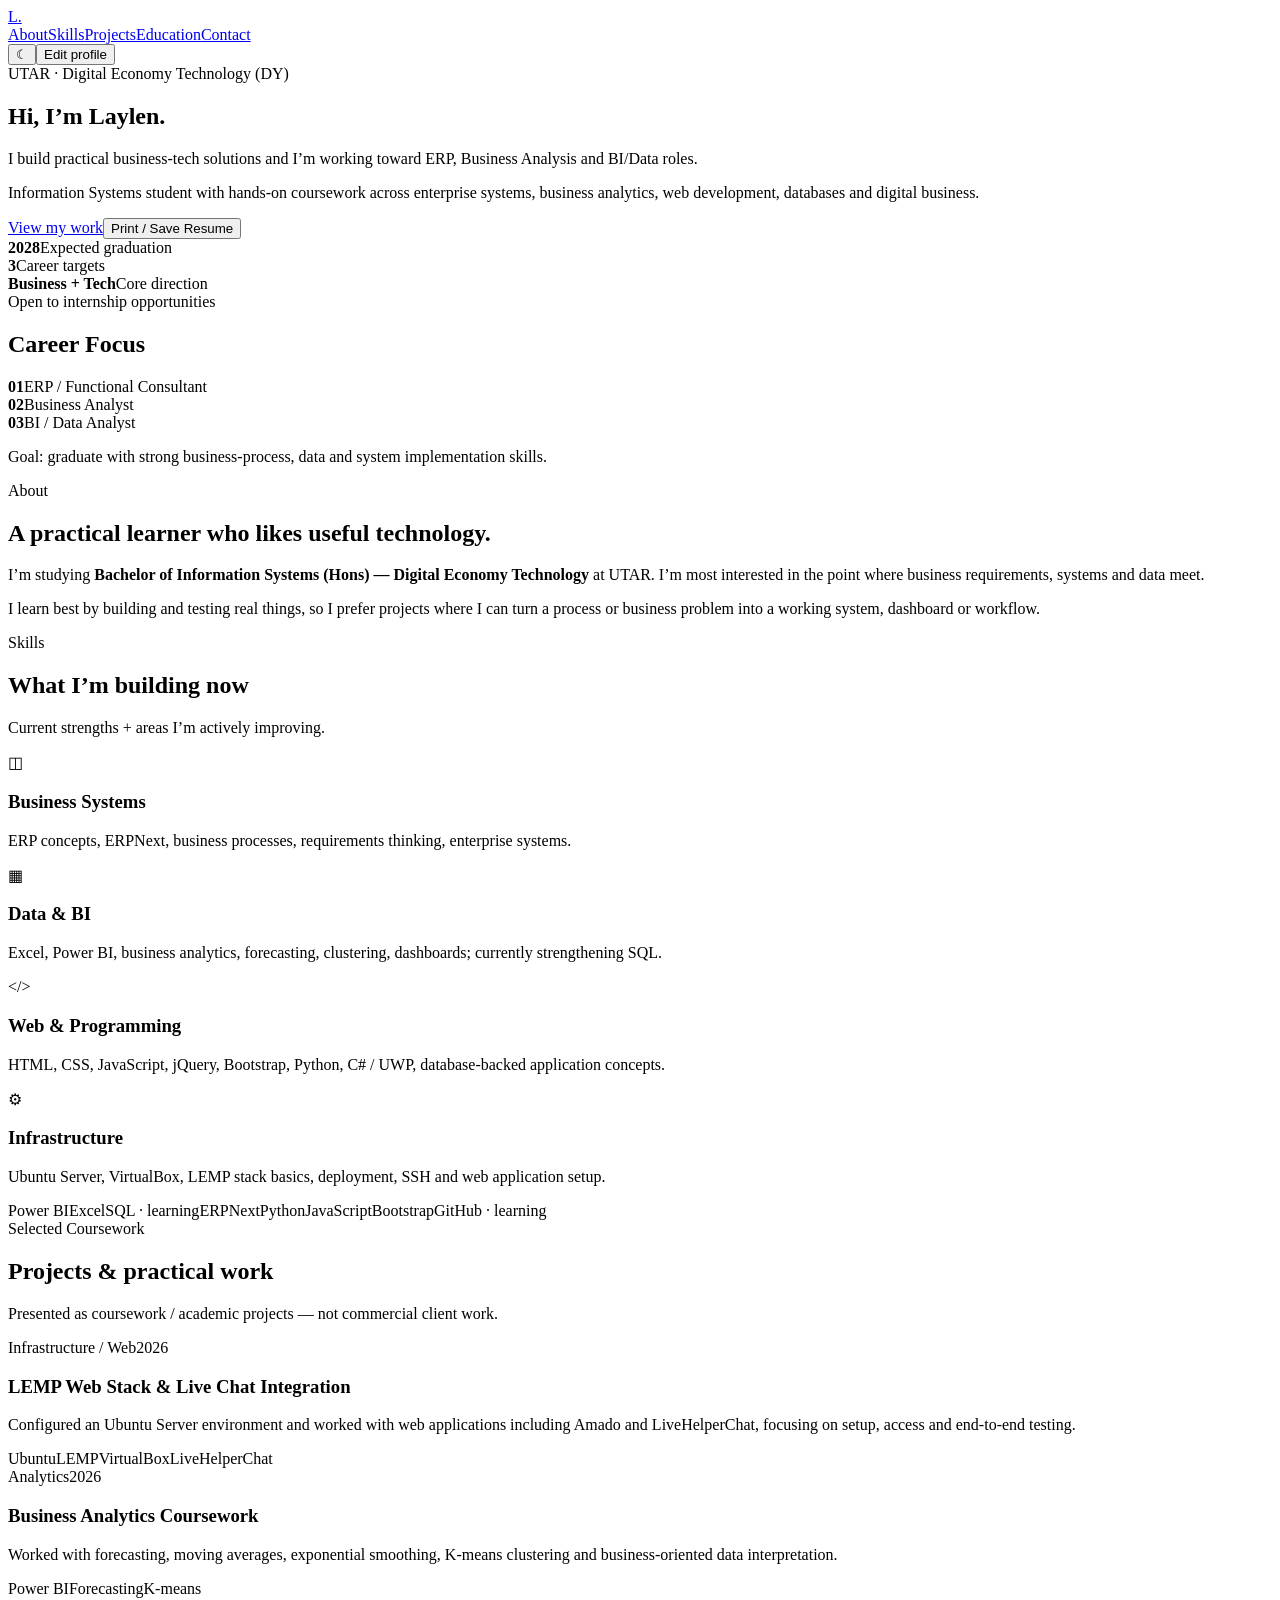
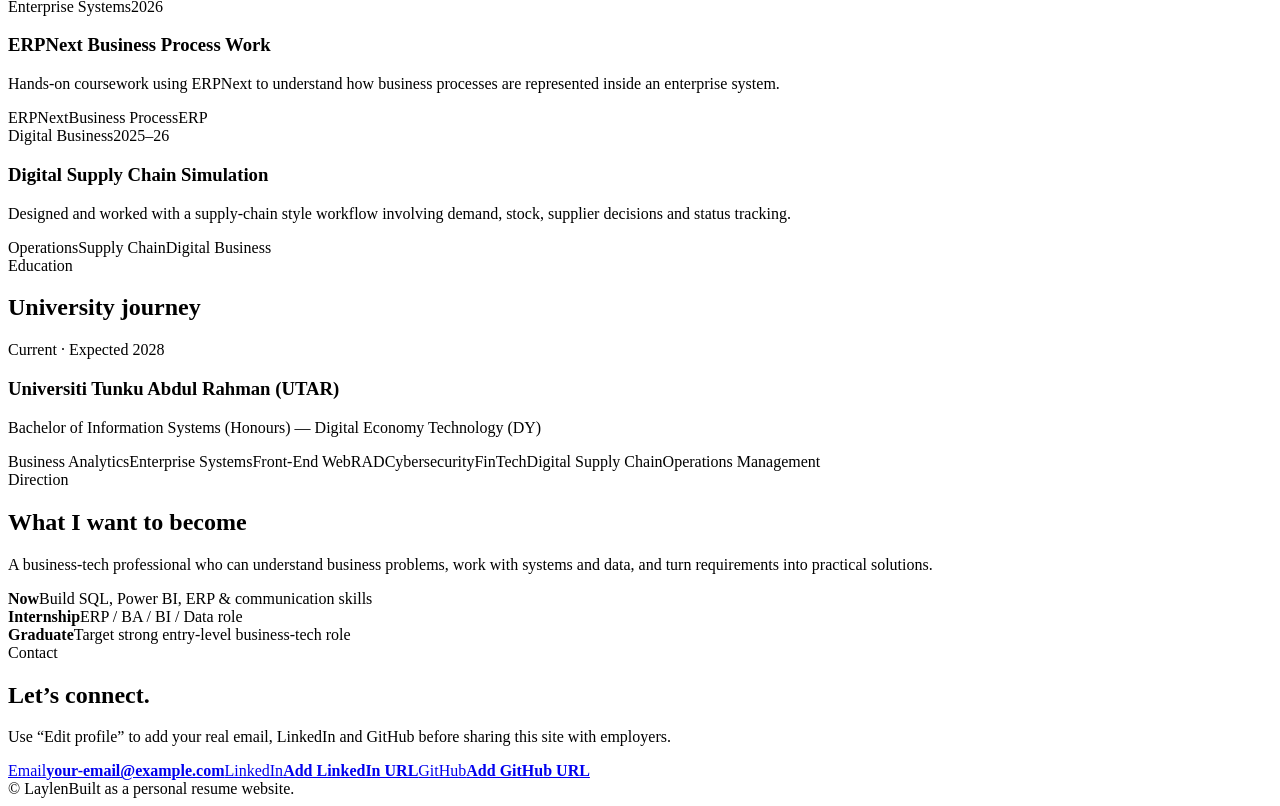
==== portfolio/index.html @ cade191a "Add portfolio page" ====
<!doctype html>
<html lang="en">
<head>
  <meta charset="utf-8" />
  <meta name="viewport" content="width=device-width, initial-scale=1" />
  <meta name="description" content="Laylen — Digital Economy Technology student portfolio and resume." />
  <title>Laylen — Portfolio & Resume</title>
  <link rel="stylesheet" href="styles.css" />
</head>
<body>
  <header class="site-header">
    <a class="brand" href="#top" aria-label="Home">L<span>.</span></a>
    <nav class="nav" aria-label="Primary navigation">
      <a href="#about">About</a><a href="#skills">Skills</a><a href="#projects">Projects</a><a href="#education">Education</a><a href="#contact">Contact</a>
    </nav>
    <div class="header-actions"><button id="themeBtn" class="icon-btn" type="button" title="Toggle theme">☾</button><button id="editBtn" class="ghost-btn" type="button">Edit profile</button></div>
  </header>
  <main id="top">
    <section class="hero section shell">
      <div class="hero-copy">
        <div class="eyebrow">UTAR · Digital Economy Technology (DY)</div>
        <h1>Hi, I’m <span class="accent">Laylen</span>.</h1>
        <p class="hero-title" id="heroTitle">I build practical business-tech solutions and I’m working toward ERP, Business Analysis and BI/Data roles.</p>
        <p class="hero-desc">Information Systems student with hands-on coursework across enterprise systems, business analytics, web development, databases and digital business.</p>
        <div class="cta-row"><a class="primary-btn" href="#projects">View my work</a><button class="secondary-btn" type="button" onclick="window.print()">Print / Save Resume</button></div>
        <div class="mini-stats"><div><strong>2028</strong><span>Expected graduation</span></div><div><strong>3</strong><span>Career targets</span></div><div><strong>Business + Tech</strong><span>Core direction</span></div></div>
      </div>
      <aside class="hero-card"><div class="status-dot"><span></span> Open to internship opportunities</div><h2>Career Focus</h2><div class="focus-list"><div class="focus-item"><b>01</b><span>ERP / Functional Consultant</span></div><div class="focus-item"><b>02</b><span>Business Analyst</span></div><div class="focus-item"><b>03</b><span>BI / Data Analyst</span></div></div><p class="small-note">Goal: graduate with strong business-process, data and system implementation skills.</p></aside>
    </section>
    <section id="about" class="section shell two-col"><div><div class="section-kicker">About</div><h2 class="section-title">A practical learner who likes useful technology.</h2></div><div class="prose"><p>I’m studying <strong>Bachelor of Information Systems (Hons) — Digital Economy Technology</strong> at UTAR. I’m most interested in the point where business requirements, systems and data meet.</p><p>I learn best by building and testing real things, so I prefer projects where I can turn a process or business problem into a working system, dashboard or workflow.</p></div></section>
    <section id="skills" class="section shell"><div class="section-head"><div><div class="section-kicker">Skills</div><h2 class="section-title">What I’m building now</h2></div><p>Current strengths + areas I’m actively improving.</p></div><div class="skill-grid"><article class="skill-card"><span class="skill-icon">◫</span><h3>Business Systems</h3><p>ERP concepts, ERPNext, business processes, requirements thinking, enterprise systems.</p></article><article class="skill-card"><span class="skill-icon">▦</span><h3>Data & BI</h3><p>Excel, Power BI, business analytics, forecasting, clustering, dashboards; currently strengthening SQL.</p></article><article class="skill-card"><span class="skill-icon">&lt;/&gt;</span><h3>Web & Programming</h3><p>HTML, CSS, JavaScript, jQuery, Bootstrap, Python, C# / UWP, database-backed application concepts.</p></article><article class="skill-card"><span class="skill-icon">⚙</span><h3>Infrastructure</h3><p>Ubuntu Server, VirtualBox, LEMP stack basics, deployment, SSH and web application setup.</p></article></div><div class="tool-row"><span>Power BI</span><span>Excel</span><span>SQL · learning</span><span>ERPNext</span><span>Python</span><span>JavaScript</span><span>Bootstrap</span><span>GitHub · learning</span></div></section>
    <section id="projects" class="section shell"><div class="section-head"><div><div class="section-kicker">Selected Coursework</div><h2 class="section-title">Projects & practical work</h2></div><p>Presented as coursework / academic projects — not commercial client work.</p></div><div class="project-grid"><article class="project-card featured"><div class="project-top"><span class="tag">Infrastructure / Web</span><span class="year">2026</span></div><h3>LEMP Web Stack & Live Chat Integration</h3><p>Configured an Ubuntu Server environment and worked with web applications including Amado and LiveHelperChat, focusing on setup, access and end-to-end testing.</p><div class="project-tags"><span>Ubuntu</span><span>LEMP</span><span>VirtualBox</span><span>LiveHelperChat</span></div></article><article class="project-card"><div class="project-top"><span class="tag">Analytics</span><span class="year">2026</span></div><h3>Business Analytics Coursework</h3><p>Worked with forecasting, moving averages, exponential smoothing, K-means clustering and business-oriented data interpretation.</p><div class="project-tags"><span>Power BI</span><span>Forecasting</span><span>K-means</span></div></article><article class="project-card"><div class="project-top"><span class="tag">Enterprise Systems</span><span class="year">2026</span></div><h3>ERPNext Business Process Work</h3><p>Hands-on coursework using ERPNext to understand how business processes are represented inside an enterprise system.</p><div class="project-tags"><span>ERPNext</span><span>Business Process</span><span>ERP</span></div></article><article class="project-card"><div class="project-top"><span class="tag">Digital Business</span><span class="year">2025–26</span></div><h3>Digital Supply Chain Simulation</h3><p>Designed and worked with a supply-chain style workflow involving demand, stock, supplier decisions and status tracking.</p><div class="project-tags"><span>Operations</span><span>Supply Chain</span><span>Digital Business</span></div></article></div></section>
    <section id="education" class="section shell"><div class="section-kicker">Education</div><h2 class="section-title">University journey</h2><div class="timeline"><article class="timeline-item current"><div class="timeline-mark"></div><div class="timeline-date">Current · Expected 2028</div><div class="timeline-content"><h3>Universiti Tunku Abdul Rahman (UTAR)</h3><p>Bachelor of Information Systems (Honours) — Digital Economy Technology (DY)</p><div class="course-tags"><span>Business Analytics</span><span>Enterprise Systems</span><span>Front-End Web</span><span>RAD</span><span>Cybersecurity</span><span>FinTech</span><span>Digital Supply Chain</span><span>Operations Management</span></div></div></article></div></section>
    <section class="section shell"><div class="career-panel"><div><div class="section-kicker light">Direction</div><h2>What I want to become</h2><p>A business-tech professional who can understand business problems, work with systems and data, and turn requirements into practical solutions.</p></div><div class="roadmap"><div><b>Now</b><span>Build SQL, Power BI, ERP & communication skills</span></div><div><b>Internship</b><span>ERP / BA / BI / Data role</span></div><div><b>Graduate</b><span>Target strong entry-level business-tech role</span></div></div></div></section>
    <section id="contact" class="section shell contact-section"><div><div class="section-kicker">Contact</div><h2 class="section-title">Let’s connect.</h2><p class="contact-copy">Use “Edit profile” to add your real email, LinkedIn and GitHub before sharing this site with employers.</p></div><div class="contact-card"><a id="emailLink" href="mailto:your-email@example.com"><span>Email</span><b id="emailText">your-email@example.com</b></a><a id="linkedinLink" href="#" target="_blank" rel="noreferrer"><span>LinkedIn</span><b id="linkedinText">Add LinkedIn URL</b></a><a id="githubLink" href="#" target="_blank" rel="noreferrer"><span>GitHub</span><b id="githubText">Add GitHub URL</b></a></div></section>
  </main>
  <footer class="footer shell"><span>© <span id="year"></span> Laylen</span><span>Built as a personal resume website.</span></footer>
  <div id="modalBackdrop" class="modal-backdrop" hidden><div class="modal"><div class="modal-head"><div><small>Personalise your site</small><h2 id="editTitle">Edit profile</h2></div><button id="closeModal" class="icon-btn" type="button">×</button></div><div class="form-grid"><label>Headline<textarea id="editHeadline" rows="3"></textarea></label><label>Email<input id="editEmail" type="email" placeholder="you@example.com"></label><label>LinkedIn URL<input id="editLinkedin" type="url" placeholder="https://www.linkedin.com/in/..."></label><label>GitHub URL<input id="editGithub" type="url" placeholder="https://github.com/..."></label></div><div class="modal-actions"><button id="resetProfile" class="ghost-btn" type="button">Reset</button><button id="saveProfile" class="primary-btn" type="button">Save changes</button></div><p class="privacy-note">Saved only in this browser using localStorage.</p></div></div>
  <script src="script.js"></script>
</body>
</html>
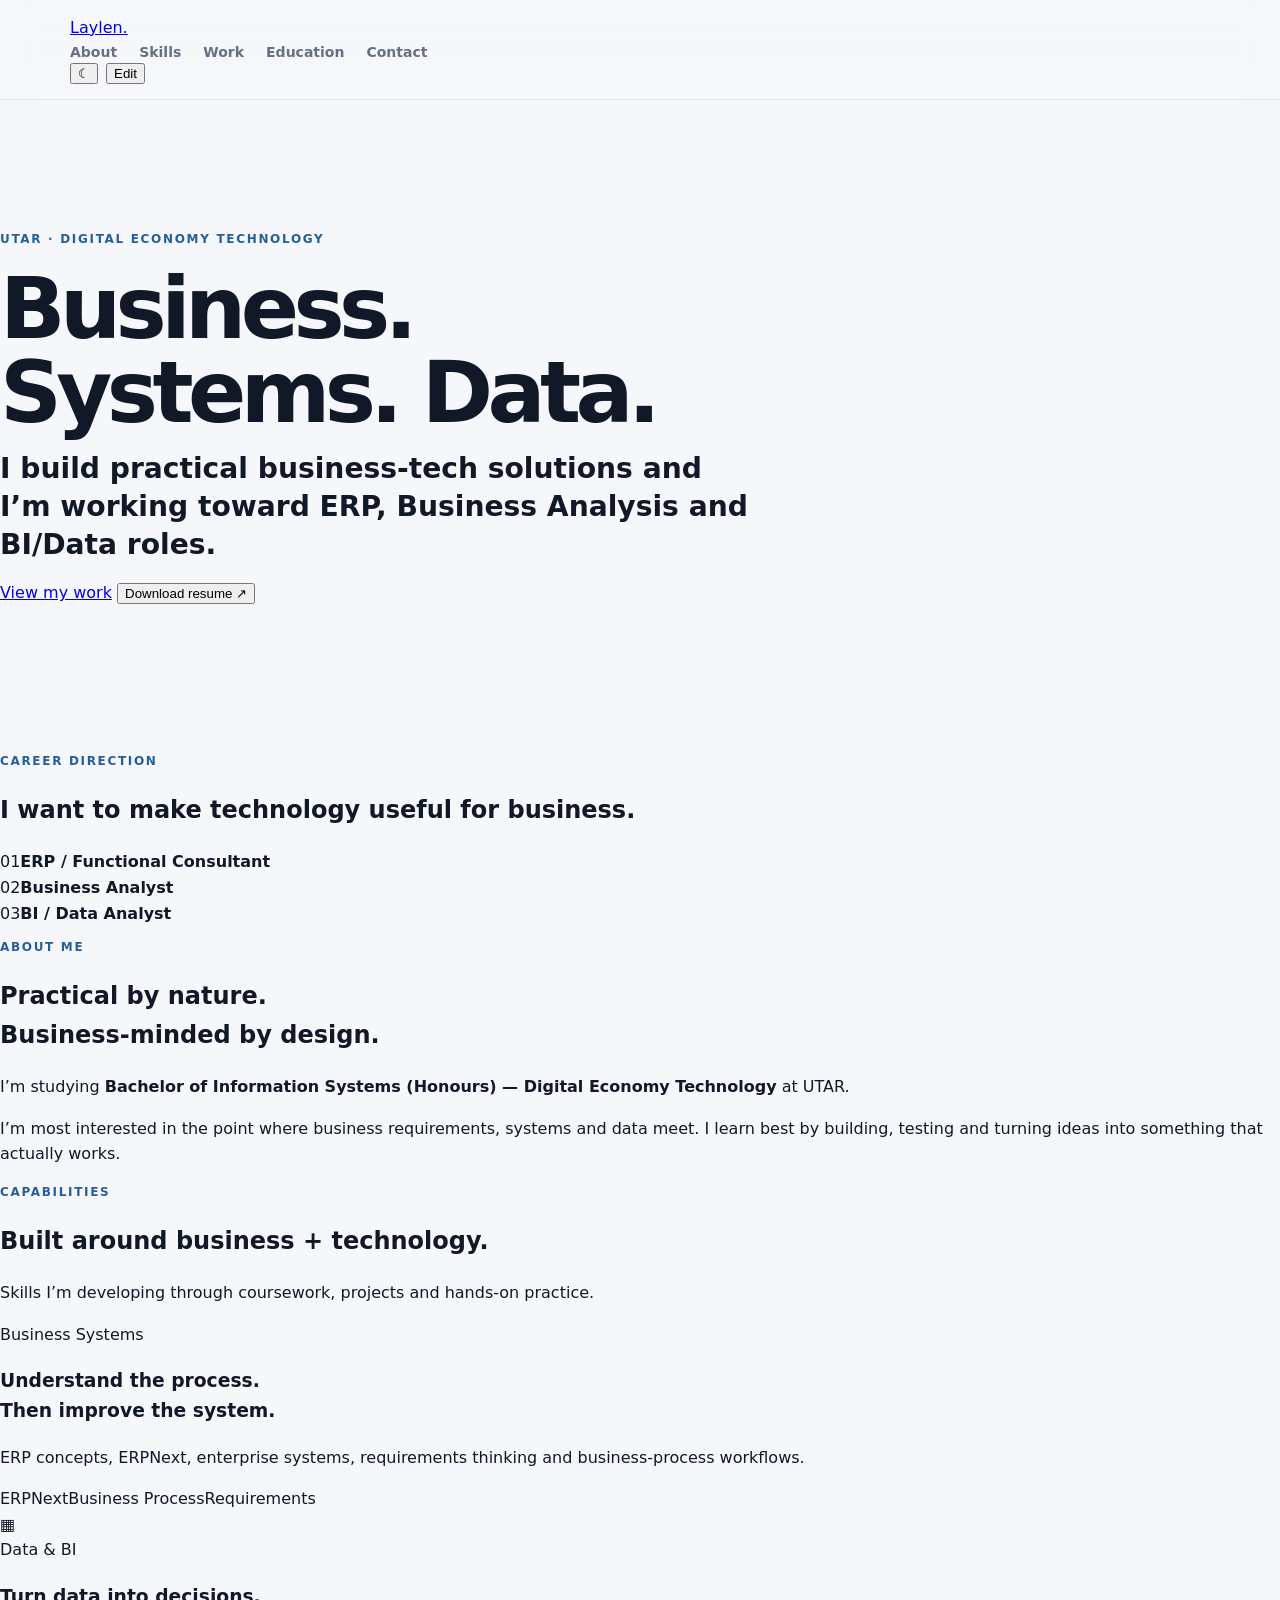
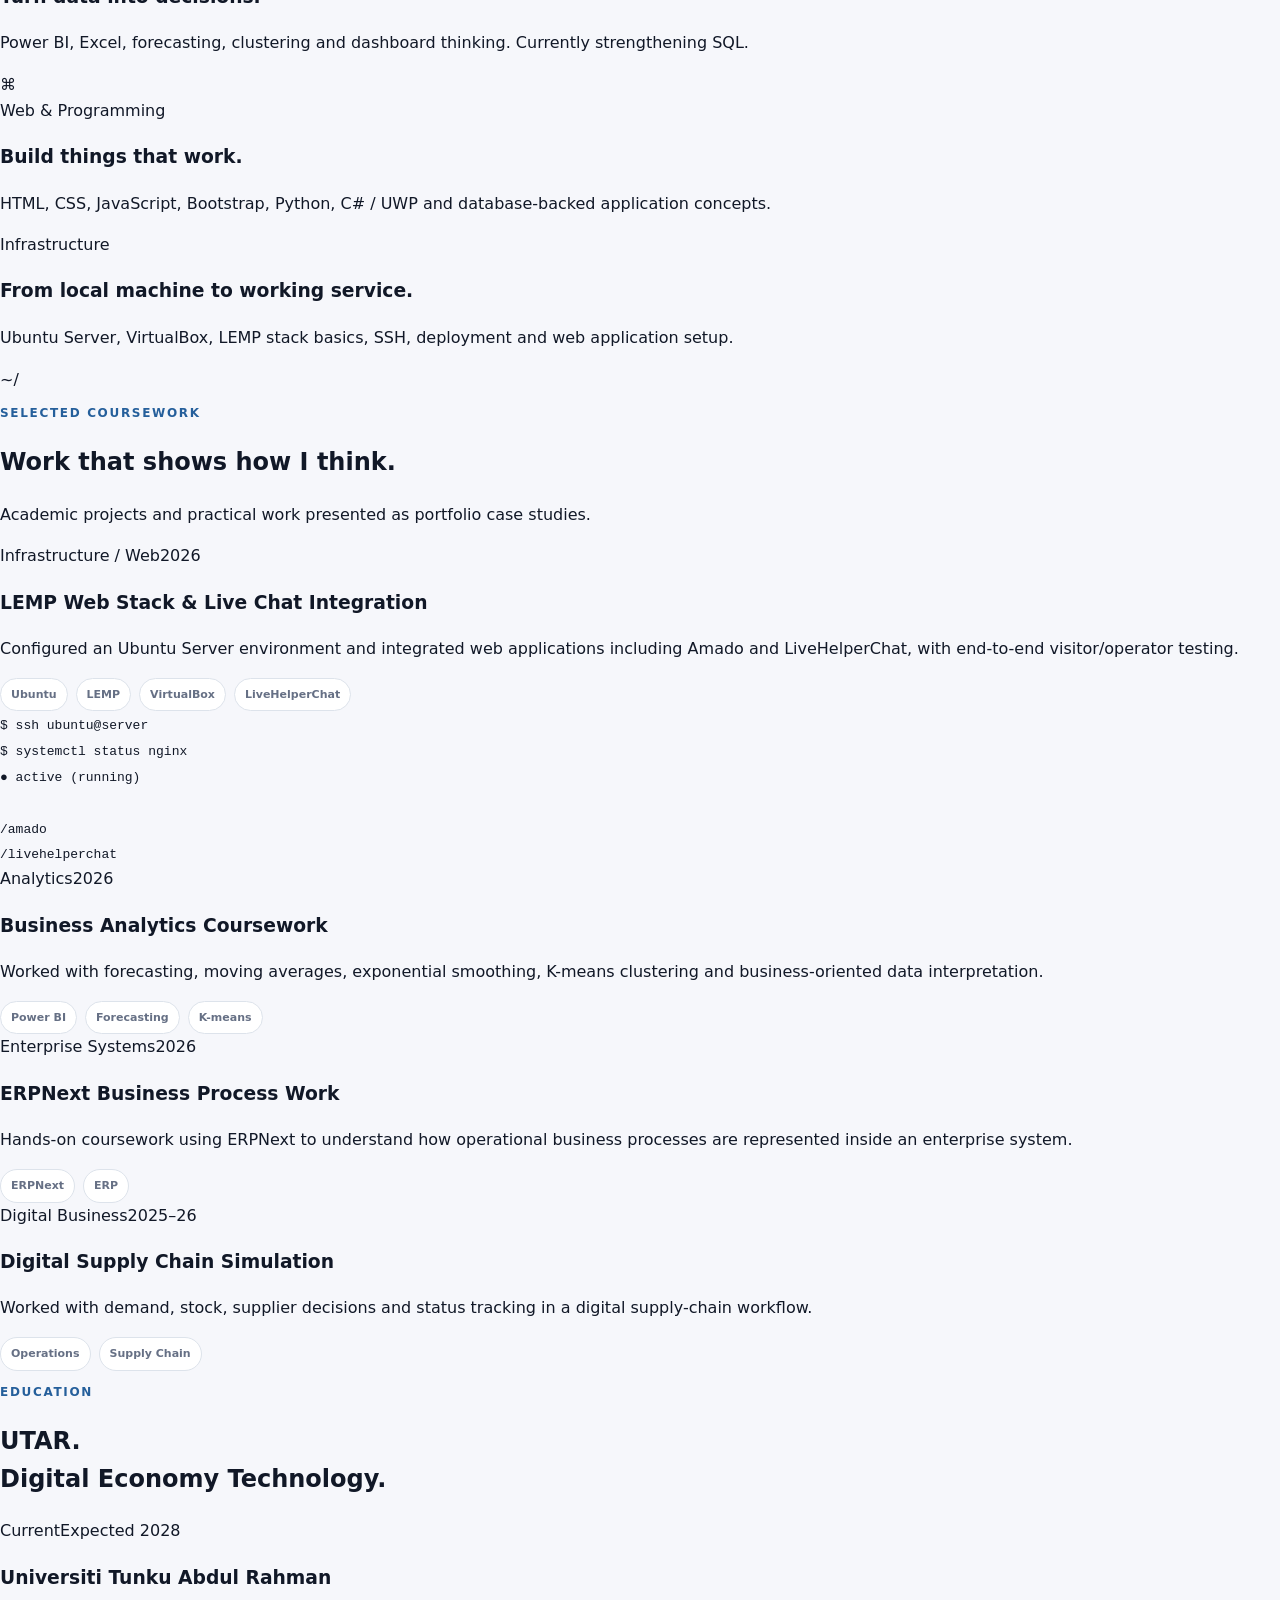
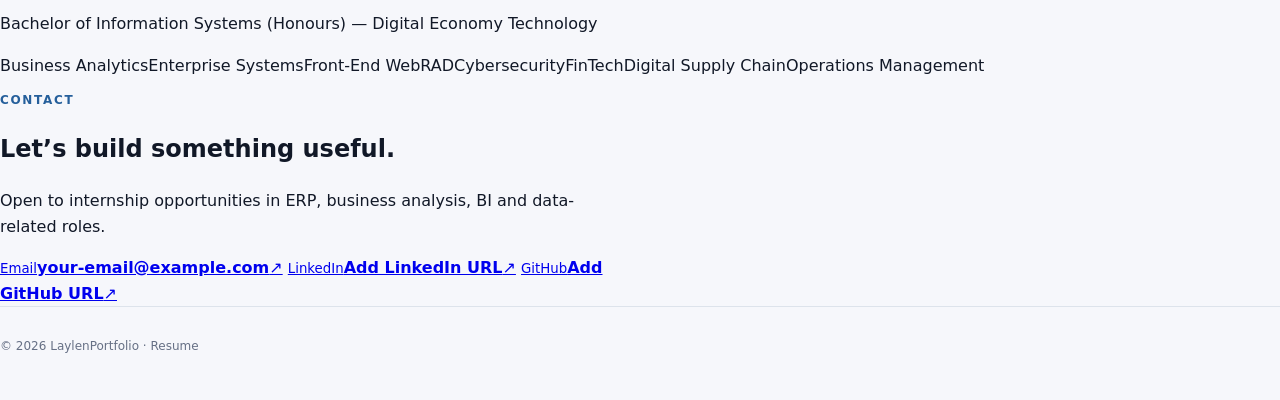
==== commit f8241365: "Redesign portfolio with Apple-inspired resume experience" ====
--- a/portfolio/index.html
+++ b/portfolio/index.html
@@ -4,38 +4,205 @@
   <meta charset="utf-8" />
   <meta name="viewport" content="width=device-width, initial-scale=1" />
   <meta name="description" content="Laylen — Digital Economy Technology student portfolio and resume." />
-  <title>Laylen — Portfolio & Resume</title>
+  <title>Laylen — Portfolio</title>
   <link rel="stylesheet" href="styles.css" />
 </head>
 <body>
   <header class="site-header">
-    <a class="brand" href="#top" aria-label="Home">L<span>.</span></a>
-    <nav class="nav" aria-label="Primary navigation">
-      <a href="#about">About</a><a href="#skills">Skills</a><a href="#projects">Projects</a><a href="#education">Education</a><a href="#contact">Contact</a>
-    </nav>
-    <div class="header-actions"><button id="themeBtn" class="icon-btn" type="button" title="Toggle theme">☾</button><button id="editBtn" class="ghost-btn" type="button">Edit profile</button></div>
+    <div class="nav-shell">
+      <a class="wordmark" href="#top">Laylen.</a>
+      <nav class="nav" aria-label="Primary navigation">
+        <a href="#about">About</a>
+        <a href="#skills">Skills</a>
+        <a href="#work">Work</a>
+        <a href="#education">Education</a>
+        <a href="#contact">Contact</a>
+      </nav>
+      <div class="header-actions">
+        <button id="themeBtn" class="round-btn" type="button" title="Toggle theme">☾</button>
+        <button id="editBtn" class="nav-cta" type="button">Edit</button>
+      </div>
+    </div>
   </header>
+
   <main id="top">
-    <section class="hero section shell">
-      <div class="hero-copy">
-        <div class="eyebrow">UTAR · Digital Economy Technology (DY)</div>
-        <h1>Hi, I’m <span class="accent">Laylen</span>.</h1>
+    <section class="hero full-section reveal">
+      <div class="hero-inner">
+        <p class="eyebrow">UTAR · Digital Economy Technology</p>
+        <h1>Business.<br><span>Systems.</span> Data.</h1>
         <p class="hero-title" id="heroTitle">I build practical business-tech solutions and I’m working toward ERP, Business Analysis and BI/Data roles.</p>
-        <p class="hero-desc">Information Systems student with hands-on coursework across enterprise systems, business analytics, web development, databases and digital business.</p>
-        <div class="cta-row"><a class="primary-btn" href="#projects">View my work</a><button class="secondary-btn" type="button" onclick="window.print()">Print / Save Resume</button></div>
-        <div class="mini-stats"><div><strong>2028</strong><span>Expected graduation</span></div><div><strong>3</strong><span>Career targets</span></div><div><strong>Business + Tech</strong><span>Core direction</span></div></div>
-      </div>
-      <aside class="hero-card"><div class="status-dot"><span></span> Open to internship opportunities</div><h2>Career Focus</h2><div class="focus-list"><div class="focus-item"><b>01</b><span>ERP / Functional Consultant</span></div><div class="focus-item"><b>02</b><span>Business Analyst</span></div><div class="focus-item"><b>03</b><span>BI / Data Analyst</span></div></div><p class="small-note">Goal: graduate with strong business-process, data and system implementation skills.</p></aside>
-    </section>
-    <section id="about" class="section shell two-col"><div><div class="section-kicker">About</div><h2 class="section-title">A practical learner who likes useful technology.</h2></div><div class="prose"><p>I’m studying <strong>Bachelor of Information Systems (Hons) — Digital Economy Technology</strong> at UTAR. I’m most interested in the point where business requirements, systems and data meet.</p><p>I learn best by building and testing real things, so I prefer projects where I can turn a process or business problem into a working system, dashboard or workflow.</p></div></section>
-    <section id="skills" class="section shell"><div class="section-head"><div><div class="section-kicker">Skills</div><h2 class="section-title">What I’m building now</h2></div><p>Current strengths + areas I’m actively improving.</p></div><div class="skill-grid"><article class="skill-card"><span class="skill-icon">◫</span><h3>Business Systems</h3><p>ERP concepts, ERPNext, business processes, requirements thinking, enterprise systems.</p></article><article class="skill-card"><span class="skill-icon">▦</span><h3>Data & BI</h3><p>Excel, Power BI, business analytics, forecasting, clustering, dashboards; currently strengthening SQL.</p></article><article class="skill-card"><span class="skill-icon">&lt;/&gt;</span><h3>Web & Programming</h3><p>HTML, CSS, JavaScript, jQuery, Bootstrap, Python, C# / UWP, database-backed application concepts.</p></article><article class="skill-card"><span class="skill-icon">⚙</span><h3>Infrastructure</h3><p>Ubuntu Server, VirtualBox, LEMP stack basics, deployment, SSH and web application setup.</p></article></div><div class="tool-row"><span>Power BI</span><span>Excel</span><span>SQL · learning</span><span>ERPNext</span><span>Python</span><span>JavaScript</span><span>Bootstrap</span><span>GitHub · learning</span></div></section>
-    <section id="projects" class="section shell"><div class="section-head"><div><div class="section-kicker">Selected Coursework</div><h2 class="section-title">Projects & practical work</h2></div><p>Presented as coursework / academic projects — not commercial client work.</p></div><div class="project-grid"><article class="project-card featured"><div class="project-top"><span class="tag">Infrastructure / Web</span><span class="year">2026</span></div><h3>LEMP Web Stack & Live Chat Integration</h3><p>Configured an Ubuntu Server environment and worked with web applications including Amado and LiveHelperChat, focusing on setup, access and end-to-end testing.</p><div class="project-tags"><span>Ubuntu</span><span>LEMP</span><span>VirtualBox</span><span>LiveHelperChat</span></div></article><article class="project-card"><div class="project-top"><span class="tag">Analytics</span><span class="year">2026</span></div><h3>Business Analytics Coursework</h3><p>Worked with forecasting, moving averages, exponential smoothing, K-means clustering and business-oriented data interpretation.</p><div class="project-tags"><span>Power BI</span><span>Forecasting</span><span>K-means</span></div></article><article class="project-card"><div class="project-top"><span class="tag">Enterprise Systems</span><span class="year">2026</span></div><h3>ERPNext Business Process Work</h3><p>Hands-on coursework using ERPNext to understand how business processes are represented inside an enterprise system.</p><div class="project-tags"><span>ERPNext</span><span>Business Process</span><span>ERP</span></div></article><article class="project-card"><div class="project-top"><span class="tag">Digital Business</span><span class="year">2025–26</span></div><h3>Digital Supply Chain Simulation</h3><p>Designed and worked with a supply-chain style workflow involving demand, stock, supplier decisions and status tracking.</p><div class="project-tags"><span>Operations</span><span>Supply Chain</span><span>Digital Business</span></div></article></div></section>
-    <section id="education" class="section shell"><div class="section-kicker">Education</div><h2 class="section-title">University journey</h2><div class="timeline"><article class="timeline-item current"><div class="timeline-mark"></div><div class="timeline-date">Current · Expected 2028</div><div class="timeline-content"><h3>Universiti Tunku Abdul Rahman (UTAR)</h3><p>Bachelor of Information Systems (Honours) — Digital Economy Technology (DY)</p><div class="course-tags"><span>Business Analytics</span><span>Enterprise Systems</span><span>Front-End Web</span><span>RAD</span><span>Cybersecurity</span><span>FinTech</span><span>Digital Supply Chain</span><span>Operations Management</span></div></div></article></div></section>
-    <section class="section shell"><div class="career-panel"><div><div class="section-kicker light">Direction</div><h2>What I want to become</h2><p>A business-tech professional who can understand business problems, work with systems and data, and turn requirements into practical solutions.</p></div><div class="roadmap"><div><b>Now</b><span>Build SQL, Power BI, ERP & communication skills</span></div><div><b>Internship</b><span>ERP / BA / BI / Data role</span></div><div><b>Graduate</b><span>Target strong entry-level business-tech role</span></div></div></div></section>
-    <section id="contact" class="section shell contact-section"><div><div class="section-kicker">Contact</div><h2 class="section-title">Let’s connect.</h2><p class="contact-copy">Use “Edit profile” to add your real email, LinkedIn and GitHub before sharing this site with employers.</p></div><div class="contact-card"><a id="emailLink" href="mailto:your-email@example.com"><span>Email</span><b id="emailText">your-email@example.com</b></a><a id="linkedinLink" href="#" target="_blank" rel="noreferrer"><span>LinkedIn</span><b id="linkedinText">Add LinkedIn URL</b></a><a id="githubLink" href="#" target="_blank" rel="noreferrer"><span>GitHub</span><b id="githubText">Add GitHub URL</b></a></div></section>
+        <div class="hero-actions">
+          <a class="apple-btn primary" href="#work">View my work</a>
+          <button class="apple-btn link-btn" type="button" onclick="window.print()">Download resume <span>↗</span></button>
+        </div>
+      </div>
+      <div class="orb orb-one"></div>
+      <div class="orb orb-two"></div>
+    </section>
+
+    <section class="statement dark-band reveal">
+      <div class="content-wide statement-grid">
+        <div>
+          <p class="eyebrow light">Career direction</p>
+          <h2>I want to make technology useful for business.</h2>
+        </div>
+        <div class="career-list">
+          <div><span>01</span><strong>ERP / Functional Consultant</strong></div>
+          <div><span>02</span><strong>Business Analyst</strong></div>
+          <div><span>03</span><strong>BI / Data Analyst</strong></div>
+        </div>
+      </div>
+    </section>
+
+    <section id="about" class="content-section reveal">
+      <div class="content-wide split-intro">
+        <div>
+          <p class="eyebrow">About me</p>
+          <h2>Practical by nature.<br>Business-minded by design.</h2>
+        </div>
+        <div class="large-copy">
+          <p>I’m studying <strong>Bachelor of Information Systems (Honours) — Digital Economy Technology</strong> at UTAR.</p>
+          <p>I’m most interested in the point where business requirements, systems and data meet. I learn best by building, testing and turning ideas into something that actually works.</p>
+        </div>
+      </div>
+    </section>
+
+    <section id="skills" class="content-section soft-section reveal">
+      <div class="content-wide">
+        <div class="section-heading center-heading">
+          <p class="eyebrow">Capabilities</p>
+          <h2>Built around business + technology.</h2>
+          <p>Skills I’m developing through coursework, projects and hands-on practice.</p>
+        </div>
+
+        <div class="bento-grid">
+          <article class="bento-card bento-large accent-card">
+            <div class="card-label">Business Systems</div>
+            <h3>Understand the process.<br>Then improve the system.</h3>
+            <p>ERP concepts, ERPNext, enterprise systems, requirements thinking and business-process workflows.</p>
+            <div class="pill-row"><span>ERPNext</span><span>Business Process</span><span>Requirements</span></div>
+          </article>
+
+          <article class="bento-card">
+            <div class="card-symbol">▦</div>
+            <div class="card-label">Data & BI</div>
+            <h3>Turn data into decisions.</h3>
+            <p>Power BI, Excel, forecasting, clustering and dashboard thinking. Currently strengthening SQL.</p>
+          </article>
+
+          <article class="bento-card">
+            <div class="card-symbol">⌘</div>
+            <div class="card-label">Web & Programming</div>
+            <h3>Build things that work.</h3>
+            <p>HTML, CSS, JavaScript, Bootstrap, Python, C# / UWP and database-backed application concepts.</p>
+          </article>
+
+          <article class="bento-card bento-wide dark-card">
+            <div>
+              <div class="card-label">Infrastructure</div>
+              <h3>From local machine to working service.</h3>
+              <p>Ubuntu Server, VirtualBox, LEMP stack basics, SSH, deployment and web application setup.</p>
+            </div>
+            <div class="infra-mark">~/</div>
+          </article>
+        </div>
+      </div>
+    </section>
+
+    <section id="work" class="content-section reveal">
+      <div class="content-wide">
+        <div class="section-heading">
+          <p class="eyebrow">Selected coursework</p>
+          <h2>Work that shows how I think.</h2>
+          <p>Academic projects and practical work presented as portfolio case studies.</p>
+        </div>
+
+        <div class="project-stack">
+          <article class="project-showcase project-blue">
+            <div class="project-copy">
+              <div class="project-meta"><span>Infrastructure / Web</span><span>2026</span></div>
+              <h3>LEMP Web Stack & Live Chat Integration</h3>
+              <p>Configured an Ubuntu Server environment and integrated web applications including Amado and LiveHelperChat, with end-to-end visitor/operator testing.</p>
+              <div class="project-tags"><span>Ubuntu</span><span>LEMP</span><span>VirtualBox</span><span>LiveHelperChat</span></div>
+            </div>
+            <div class="project-visual terminal-visual"><div class="terminal-bar"><i></i><i></i><i></i></div><code>$ ssh ubuntu@server<br>$ systemctl status nginx<br><span>● active (running)</span><br><br>/amado<br>/livehelperchat</code></div>
+          </article>
+
+          <article class="project-showcase project-light reverse">
+            <div class="project-copy">
+              <div class="project-meta"><span>Analytics</span><span>2026</span></div>
+              <h3>Business Analytics Coursework</h3>
+              <p>Worked with forecasting, moving averages, exponential smoothing, K-means clustering and business-oriented data interpretation.</p>
+              <div class="project-tags"><span>Power BI</span><span>Forecasting</span><span>K-means</span></div>
+            </div>
+            <div class="project-visual chart-visual"><div class="chart-bars"><i></i><i></i><i></i><i></i><i></i><i></i></div><div class="chart-line"></div></div>
+          </article>
+
+          <div class="project-pair">
+            <article class="mini-project dark-card">
+              <div class="project-meta"><span>Enterprise Systems</span><span>2026</span></div>
+              <h3>ERPNext Business Process Work</h3>
+              <p>Hands-on coursework using ERPNext to understand how operational business processes are represented inside an enterprise system.</p>
+              <div class="project-tags"><span>ERPNext</span><span>ERP</span></div>
+            </article>
+            <article class="mini-project warm-card">
+              <div class="project-meta"><span>Digital Business</span><span>2025–26</span></div>
+              <h3>Digital Supply Chain Simulation</h3>
+              <p>Worked with demand, stock, supplier decisions and status tracking in a digital supply-chain workflow.</p>
+              <div class="project-tags"><span>Operations</span><span>Supply Chain</span></div>
+            </article>
+          </div>
+        </div>
+      </div>
+    </section>
+
+    <section id="education" class="education-section dark-band reveal">
+      <div class="content-wide education-grid">
+        <div>
+          <p class="eyebrow light">Education</p>
+          <h2>UTAR.<br>Digital Economy Technology.</h2>
+        </div>
+        <div class="education-card">
+          <div class="education-top"><span>Current</span><span>Expected 2028</span></div>
+          <h3>Universiti Tunku Abdul Rahman</h3>
+          <p>Bachelor of Information Systems (Honours) — Digital Economy Technology</p>
+          <div class="course-cloud"><span>Business Analytics</span><span>Enterprise Systems</span><span>Front-End Web</span><span>RAD</span><span>Cybersecurity</span><span>FinTech</span><span>Digital Supply Chain</span><span>Operations Management</span></div>
+        </div>
+      </div>
+    </section>
+
+    <section id="contact" class="contact-section reveal">
+      <div class="content-wide contact-inner">
+        <p class="eyebrow">Contact</p>
+        <h2>Let’s build something useful.</h2>
+        <p>Open to internship opportunities in ERP, business analysis, BI and data-related roles.</p>
+        <div class="contact-links">
+          <a id="emailLink" href="mailto:your-email@example.com"><small>Email</small><strong id="emailText">your-email@example.com</strong><span>↗</span></a>
+          <a id="linkedinLink" href="#" target="_blank" rel="noreferrer"><small>LinkedIn</small><strong id="linkedinText">Add LinkedIn URL</strong><span>↗</span></a>
+          <a id="githubLink" href="#" target="_blank" rel="noreferrer"><small>GitHub</small><strong id="githubText">Add GitHub URL</strong><span>↗</span></a>
+        </div>
+      </div>
+    </section>
   </main>
-  <footer class="footer shell"><span>© <span id="year"></span> Laylen</span><span>Built as a personal resume website.</span></footer>
-  <div id="modalBackdrop" class="modal-backdrop" hidden><div class="modal"><div class="modal-head"><div><small>Personalise your site</small><h2 id="editTitle">Edit profile</h2></div><button id="closeModal" class="icon-btn" type="button">×</button></div><div class="form-grid"><label>Headline<textarea id="editHeadline" rows="3"></textarea></label><label>Email<input id="editEmail" type="email" placeholder="you@example.com"></label><label>LinkedIn URL<input id="editLinkedin" type="url" placeholder="https://www.linkedin.com/in/..."></label><label>GitHub URL<input id="editGithub" type="url" placeholder="https://github.com/..."></label></div><div class="modal-actions"><button id="resetProfile" class="ghost-btn" type="button">Reset</button><button id="saveProfile" class="primary-btn" type="button">Save changes</button></div><p class="privacy-note">Saved only in this browser using localStorage.</p></div></div>
+
+  <footer class="footer">
+    <div class="content-wide"><span>© <span id="year"></span> Laylen</span><span>Portfolio · Resume</span></div>
+  </footer>
+
+  <div id="modalBackdrop" class="modal-backdrop" hidden>
+    <div class="modal">
+      <div class="modal-head"><div><small>Personalise your site</small><h2>Edit profile</h2></div><button id="closeModal" class="round-btn" type="button">×</button></div>
+      <div class="form-grid">
+        <label>Headline<textarea id="editHeadline" rows="3"></textarea></label>
+        <label>Email<input id="editEmail" type="email" placeholder="you@example.com"></label>
+        <label>LinkedIn URL<input id="editLinkedin" type="url" placeholder="https://www.linkedin.com/in/..."></label>
+        <label>GitHub URL<input id="editGithub" type="url" placeholder="https://github.com/..."></label>
+      </div>
+      <div class="modal-actions"><button id="resetProfile" class="nav-cta secondary" type="button">Reset</button><button id="saveProfile" class="apple-btn primary" type="button">Save changes</button></div>
+      <p class="privacy-note">Saved only in this browser using localStorage.</p>
+    </div>
+  </div>
+
   <script src="script.js"></script>
 </body>
 </html>
--- a/portfolio/styles.css
+++ b/portfolio/styles.css
@@ -0,0 +1,14 @@
+:root{
+  --bg:#f6f7fb;--surface:#ffffff;--surface-2:#eef2f7;--text:#111827;--muted:#667085;--line:#dde3eb;
+  --accent:#255f9b;--accent-2:#173d65;--accent-soft:#e8f1fb;--success:#23845c;--shadow:0 18px 55px rgba(20,32,52,.09);
+}
+[data-theme="dark"]{
+  --bg:#0b1320;--surface:#121d2d;--surface-2:#172538;--text:#eef4fb;--muted:#a6b3c5;--line:#27384e;
+  --accent:#66a7e8;--accent-2:#2f6fa9;--accent-soft:#17314a;--success:#61c691;--shadow:0 18px 55px rgba(0,0,0,.28);
+}
+*{box-sizing:border-box}html{scroll-behavior:smooth}body{margin:0;background:var(--bg);color:var(--text);font-family:Inter,ui-sans-serif,system-ui,-apple-system,BlinkMacSystemFont,"Segoe UI",sans-serif;line-height:1.6}.shell{width:min(1140px,calc(100% - 40px));margin-inline:auto}.section{padding:82px 0}.site-header{position:sticky;top:0;z-index:20;display:flex;align-items:center;gap:24px;padding:15px max(20px,calc((100vw - 1140px)/2));background:color-mix(in srgb,var(--bg) 88%,transparent);backdrop-filter:blur(16px);border-bottom:1px solid color-mix(in srgb,var(--line) 75%,transparent)}.brand{display:grid;place-items:center;width:42px;height:42px;border-radius:14px;background:var(--text);color:var(--bg);text-decoration:none;font-weight:900;font-size:21px;letter-spacing:-1px}.brand span{color:var(--accent)}.nav{display:flex;align-items:center;gap:22px;margin-right:auto}.nav a{color:var(--muted);text-decoration:none;font-size:14px;font-weight:750}.nav a:hover{color:var(--text)}.header-actions{display:flex;gap:8px;align-items:center}.icon-btn,.ghost-btn,.primary-btn,.secondary-btn{border:0;border-radius:12px;font:inherit;font-weight:800;cursor:pointer}.icon-btn{width:42px;height:42px;background:var(--surface);border:1px solid var(--line);color:var(--text);font-size:20px}.ghost-btn{padding:10px 14px;background:var(--surface);border:1px solid var(--line);color:var(--text)}.primary-btn,.secondary-btn{display:inline-flex;align-items:center;justify-content:center;padding:13px 18px;text-decoration:none}.primary-btn{background:var(--accent);color:white}.secondary-btn{background:var(--surface);border:1px solid var(--line);color:var(--text)}
+.hero{padding-top:95px;display:grid;grid-template-columns:1.45fr .75fr;gap:64px;align-items:center;min-height:640px}.eyebrow,.section-kicker{text-transform:uppercase;letter-spacing:.14em;font-weight:900;font-size:12px;color:var(--accent)}.hero h1{font-size:clamp(52px,7vw,86px);line-height:.98;letter-spacing:-.065em;margin:16px 0}.accent{color:var(--accent)}.hero-title{max-width:760px;font-size:clamp(20px,2.2vw,29px);font-weight:760;line-height:1.35;margin:0 0 16px}.hero-desc{max-width:690px;color:var(--muted);font-size:16px}.cta-row{display:flex;gap:10px;flex-wrap:wrap;margin-top:26px}.mini-stats{display:flex;gap:26px;flex-wrap:wrap;margin-top:44px}.mini-stats div{display:grid;gap:2px}.mini-stats strong{font-size:17px}.mini-stats span{font-size:12px;color:var(--muted)}.hero-card{background:linear-gradient(155deg,var(--accent-2),#0d2741);color:white;border-radius:28px;padding:28px;box-shadow:var(--shadow)}.status-dot{display:flex;align-items:center;gap:8px;font-size:12px;color:#d7e5f3}.status-dot span{width:8px;height:8px;border-radius:50%;background:#54d69a;box-shadow:0 0 0 5px rgba(84,214,154,.12)}.hero-card h2{margin:28px 0 16px;font-size:23px}.focus-list{display:grid;gap:10px}.focus-item{display:grid;grid-template-columns:36px 1fr;gap:12px;align-items:center;padding:13px;border-radius:15px;background:rgba(255,255,255,.08);border:1px solid rgba(255,255,255,.08)}.focus-item b{font-size:12px;color:#b8cee2}.focus-item span{font-weight:780}.small-note{font-size:12px;color:#c5d6e7;margin:18px 0 0}.two-col{display:grid;grid-template-columns:.8fr 1.2fr;gap:70px;border-top:1px solid var(--line)}.section-title{font-size:clamp(32px,4vw,48px);line-height:1.06;letter-spacing:-.045em;margin:10px 0 0}.prose{font-size:18px;color:var(--muted)}.prose strong{color:var(--text)}.section-head{display:flex;justify-content:space-between;gap:28px;align-items:end;margin-bottom:28px}.section-head>p{max-width:390px;margin:0;color:var(--muted);font-size:14px}.skill-grid{display:grid;grid-template-columns:repeat(4,1fr);gap:14px}.skill-card{background:var(--surface);border:1px solid var(--line);border-radius:20px;padding:22px;min-height:220px;box-shadow:0 6px 22px rgba(20,32,52,.035)}.skill-icon{display:grid;place-items:center;width:42px;height:42px;border-radius:12px;background:var(--accent-soft);color:var(--accent);font-weight:900}.skill-card h3{margin:24px 0 8px;font-size:18px}.skill-card p{margin:0;color:var(--muted);font-size:14px}.tool-row,.project-tags,.course-tags{display:flex;gap:8px;flex-wrap:wrap}.tool-row{margin-top:14px}.tool-row span,.project-tags span,.course-tags span{border:1px solid var(--line);background:var(--surface);border-radius:999px;padding:7px 10px;font-size:11px;color:var(--muted);font-weight:750}.project-grid{display:grid;grid-template-columns:repeat(2,1fr);gap:14px}.project-card{background:var(--surface);border:1px solid var(--line);border-radius:22px;padding:24px}.project-card.featured{grid-column:span 2;background:linear-gradient(135deg,var(--surface),var(--accent-soft))}.project-top{display:flex;justify-content:space-between;align-items:center;gap:10px}.tag{color:var(--accent);font-size:11px;font-weight:900;text-transform:uppercase;letter-spacing:.1em}.year{font-size:12px;color:var(--muted)}.project-card h3{font-size:22px;margin:14px 0 8px}.project-card p{color:var(--muted);margin:0 0 18px}.timeline{margin-top:34px}.timeline-item{display:grid;grid-template-columns:28px 165px 1fr;gap:18px}.timeline-mark{width:13px;height:13px;margin-top:8px;border-radius:50%;background:var(--accent);box-shadow:0 0 0 7px var(--accent-soft)}.timeline-date{color:var(--muted);font-size:13px;padding-top:4px}.timeline-content{padding-bottom:24px}.timeline-content h3{font-size:21px;margin:0 0 5px}.timeline-content p{margin:0 0 15px;color:var(--muted)}.career-panel{display:grid;grid-template-columns:1fr 1fr;gap:44px;padding:38px;background:linear-gradient(135deg,#163b60,#275f93);border-radius:28px;color:white;box-shadow:var(--shadow)}.section-kicker.light{color:#a9cff3}.career-panel h2{font-size:36px;line-height:1.08;margin:10px 0}.career-panel p{color:#d5e4f2}.roadmap{display:grid;gap:10px}.roadmap div{display:grid;grid-template-columns:90px 1fr;gap:12px;padding:14px 16px;border:1px solid rgba(255,255,255,.12);background:rgba(255,255,255,.08);border-radius:14px}.roadmap span{color:#dce9f5;font-size:14px}.contact-section{display:grid;grid-template-columns:1fr 1fr;gap:60px;align-items:start}.contact-copy{color:var(--muted);max-width:500px}.contact-card{background:var(--surface);border:1px solid var(--line);border-radius:20px;padding:10px}.contact-card a{display:flex;justify-content:space-between;gap:20px;padding:15px 14px;text-decoration:none;color:var(--text);border-bottom:1px solid var(--line)}.contact-card a:last-child{border-bottom:0}.contact-card span{font-size:12px;color:var(--muted)}.contact-card b{font-size:13px;text-align:right;overflow-wrap:anywhere}.footer{display:flex;justify-content:space-between;gap:18px;padding:30px 0 45px;color:var(--muted);font-size:12px;border-top:1px solid var(--line)}
+.modal-backdrop{position:fixed;inset:0;z-index:100;background:rgba(8,14,24,.6);display:grid;place-items:center;padding:20px}.modal-backdrop[hidden]{display:none}.modal{width:min(620px,100%);background:var(--surface);border:1px solid var(--line);border-radius:24px;padding:22px;box-shadow:0 30px 90px rgba(0,0,0,.3)}.modal-head{display:flex;justify-content:space-between;gap:14px;align-items:start}.modal-head small{color:var(--muted)}.modal-head h2{margin:2px 0 18px}.form-grid{display:grid;gap:12px}.form-grid label{display:grid;gap:6px;font-size:12px;font-weight:800;color:var(--muted)}.form-grid input,.form-grid textarea{width:100%;border:1px solid var(--line);background:var(--surface-2);color:var(--text);border-radius:12px;padding:11px 12px;font:inherit;resize:vertical}.modal-actions{display:flex;justify-content:flex-end;gap:8px;margin-top:18px}.privacy-note{font-size:11px;color:var(--muted);margin:10px 0 0}
+@media (max-width:900px){.nav{display:none}.hero{grid-template-columns:1fr;min-height:auto}.hero-card{max-width:600px}.two-col,.career-panel,.contact-section{grid-template-columns:1fr}.skill-grid{grid-template-columns:repeat(2,1fr)}.section-head{align-items:start;flex-direction:column}.timeline-item{grid-template-columns:28px 1fr}.timeline-date{grid-column:2}.timeline-content{grid-column:2}.project-grid{grid-template-columns:1fr}.project-card.featured{grid-column:auto}}
+@media (max-width:560px){.shell{width:min(100% - 28px,1140px)}.section{padding:62px 0}.site-header{padding:12px 14px}.ghost-btn{display:none}.hero{padding-top:62px;gap:34px}.hero h1{font-size:52px}.hero-title{font-size:20px}.skill-grid{grid-template-columns:1fr}.mini-stats{gap:18px}.career-panel{padding:26px}.roadmap div{grid-template-columns:1fr}.contact-card a{align-items:start;flex-direction:column}.contact-card b{text-align:left}.footer{flex-direction:column}}
+@media print{.site-header,.cta-row,.modal-backdrop{display:none!important}body{background:white;color:#111}.section{padding:32px 0}.hero{min-height:0;padding-top:24px}.hero-card,.career-panel{box-shadow:none}.project-card,.skill-card,.contact-card{break-inside:avoid}.footer{padding-bottom:10px}}
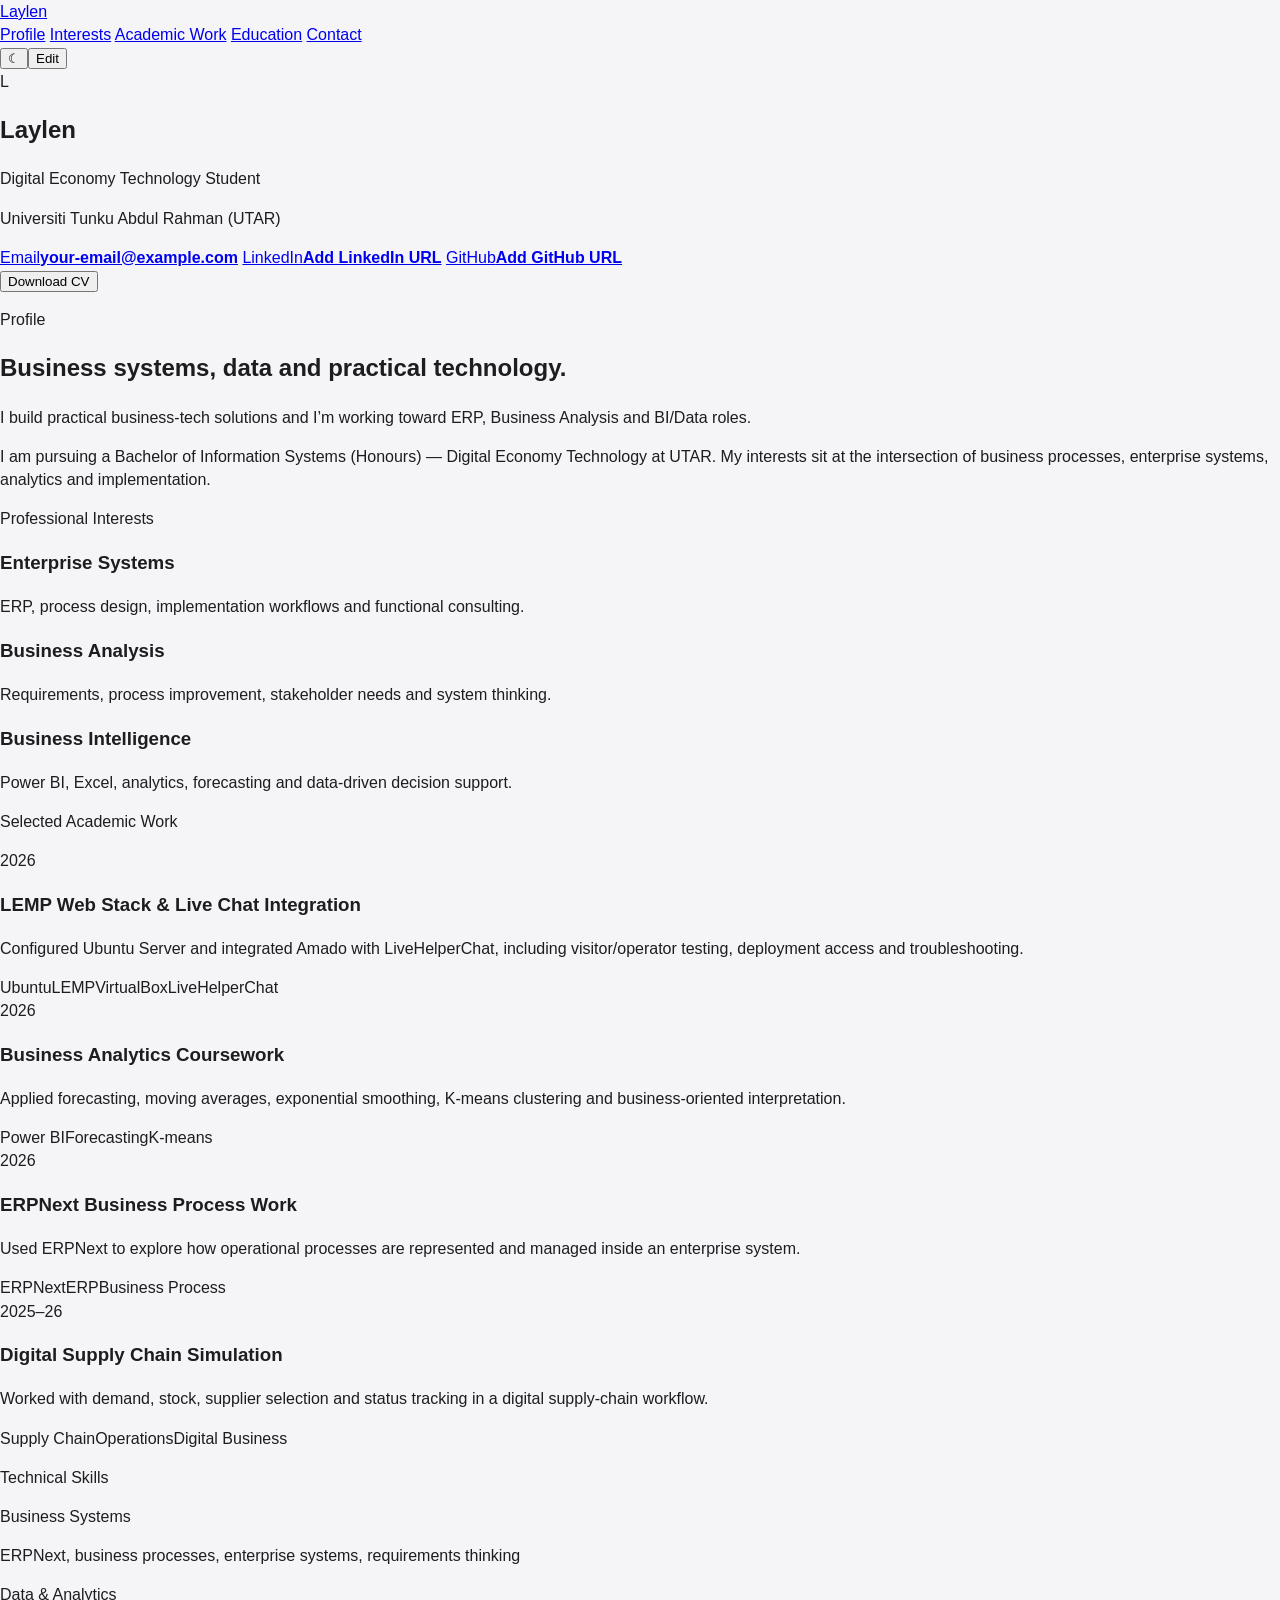
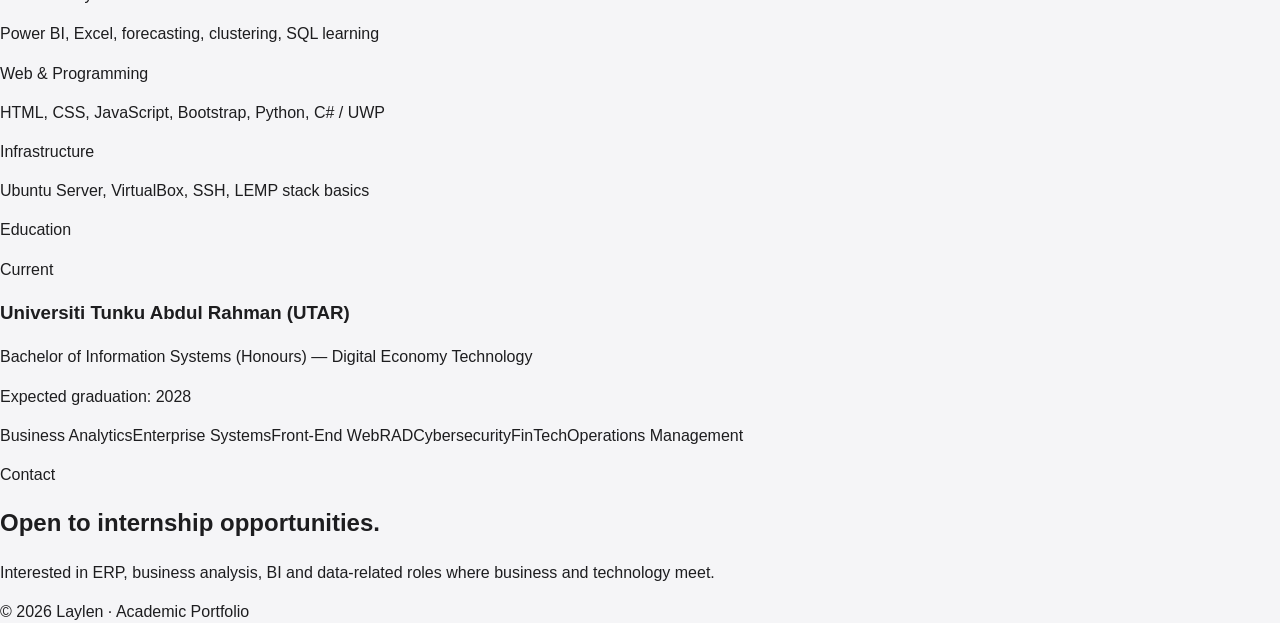
==== commit c6ddd97e: "Adopt professor-style academic resume layout" ====
--- a/portfolio/index.html
+++ b/portfolio/index.html
@@ -3,206 +3,119 @@
 <head>
   <meta charset="utf-8" />
   <meta name="viewport" content="width=device-width, initial-scale=1" />
-  <meta name="description" content="Laylen — Digital Economy Technology student portfolio and resume." />
-  <title>Laylen — Portfolio</title>
+  <meta name="description" content="Laylen — Digital Economy Technology student academic portfolio and resume." />
+  <title>Laylen — Academic Portfolio</title>
   <link rel="stylesheet" href="styles.css" />
 </head>
 <body>
-  <header class="site-header">
-    <div class="nav-shell">
-      <a class="wordmark" href="#top">Laylen.</a>
-      <nav class="nav" aria-label="Primary navigation">
-        <a href="#about">About</a>
-        <a href="#skills">Skills</a>
-        <a href="#work">Work</a>
+  <header class="topbar">
+    <div class="topbar-inner">
+      <a class="name-mark" href="#top">Laylen</a>
+      <nav class="topnav">
+        <a href="#profile">Profile</a>
+        <a href="#interests">Interests</a>
+        <a href="#work">Academic Work</a>
         <a href="#education">Education</a>
         <a href="#contact">Contact</a>
       </nav>
-      <div class="header-actions">
-        <button id="themeBtn" class="round-btn" type="button" title="Toggle theme">☾</button>
-        <button id="editBtn" class="nav-cta" type="button">Edit</button>
-      </div>
+      <div class="actions"><button id="themeBtn" class="icon-btn" type="button">☾</button><button id="editBtn" class="edit-btn" type="button">Edit</button></div>
     </div>
   </header>
 
-  <main id="top">
-    <section class="hero full-section reveal">
-      <div class="hero-inner">
-        <p class="eyebrow">UTAR · Digital Economy Technology</p>
-        <h1>Business.<br><span>Systems.</span> Data.</h1>
-        <p class="hero-title" id="heroTitle">I build practical business-tech solutions and I’m working toward ERP, Business Analysis and BI/Data roles.</p>
-        <div class="hero-actions">
-          <a class="apple-btn primary" href="#work">View my work</a>
-          <button class="apple-btn link-btn" type="button" onclick="window.print()">Download resume <span>↗</span></button>
+  <main id="top" class="page-shell">
+    <aside class="profile-aside">
+      <div class="portrait-placeholder">L</div>
+      <h1>Laylen</h1>
+      <p class="role">Digital Economy Technology Student</p>
+      <p class="affiliation">Universiti Tunku Abdul Rahman (UTAR)</p>
+      <div class="aside-links">
+        <a id="emailLink" href="mailto:your-email@example.com"><span>Email</span><b id="emailText">your-email@example.com</b></a>
+        <a id="linkedinLink" href="#" target="_blank" rel="noreferrer"><span>LinkedIn</span><b id="linkedinText">Add LinkedIn URL</b></a>
+        <a id="githubLink" href="#" target="_blank" rel="noreferrer"><span>GitHub</span><b id="githubText">Add GitHub URL</b></a>
+      </div>
+      <button class="cv-btn" type="button" onclick="window.print()">Download CV</button>
+    </aside>
+
+    <div class="content-column">
+      <section id="profile" class="resume-section hero-section">
+        <p class="section-label">Profile</p>
+        <h2>Business systems, data and practical technology.</h2>
+        <p class="lead" id="heroTitle">I build practical business-tech solutions and I’m working toward ERP, Business Analysis and BI/Data roles.</p>
+        <p>I am pursuing a Bachelor of Information Systems (Honours) — Digital Economy Technology at UTAR. My interests sit at the intersection of business processes, enterprise systems, analytics and implementation.</p>
+      </section>
+
+      <section id="interests" class="resume-section">
+        <p class="section-label">Professional Interests</p>
+        <div class="interest-grid">
+          <article><h3>Enterprise Systems</h3><p>ERP, process design, implementation workflows and functional consulting.</p></article>
+          <article><h3>Business Analysis</h3><p>Requirements, process improvement, stakeholder needs and system thinking.</p></article>
+          <article><h3>Business Intelligence</h3><p>Power BI, Excel, analytics, forecasting and data-driven decision support.</p></article>
         </div>
-      </div>
-      <div class="orb orb-one"></div>
-      <div class="orb orb-two"></div>
-    </section>
+      </section>
 
-    <section class="statement dark-band reveal">
-      <div class="content-wide statement-grid">
-        <div>
-          <p class="eyebrow light">Career direction</p>
-          <h2>I want to make technology useful for business.</h2>
-        </div>
-        <div class="career-list">
-          <div><span>01</span><strong>ERP / Functional Consultant</strong></div>
-          <div><span>02</span><strong>Business Analyst</strong></div>
-          <div><span>03</span><strong>BI / Data Analyst</strong></div>
-        </div>
-      </div>
-    </section>
-
-    <section id="about" class="content-section reveal">
-      <div class="content-wide split-intro">
-        <div>
-          <p class="eyebrow">About me</p>
-          <h2>Practical by nature.<br>Business-minded by design.</h2>
-        </div>
-        <div class="large-copy">
-          <p>I’m studying <strong>Bachelor of Information Systems (Honours) — Digital Economy Technology</strong> at UTAR.</p>
-          <p>I’m most interested in the point where business requirements, systems and data meet. I learn best by building, testing and turning ideas into something that actually works.</p>
-        </div>
-      </div>
-    </section>
-
-    <section id="skills" class="content-section soft-section reveal">
-      <div class="content-wide">
-        <div class="section-heading center-heading">
-          <p class="eyebrow">Capabilities</p>
-          <h2>Built around business + technology.</h2>
-          <p>Skills I’m developing through coursework, projects and hands-on practice.</p>
-        </div>
-
-        <div class="bento-grid">
-          <article class="bento-card bento-large accent-card">
-            <div class="card-label">Business Systems</div>
-            <h3>Understand the process.<br>Then improve the system.</h3>
-            <p>ERP concepts, ERPNext, enterprise systems, requirements thinking and business-process workflows.</p>
-            <div class="pill-row"><span>ERPNext</span><span>Business Process</span><span>Requirements</span></div>
+      <section id="work" class="resume-section">
+        <p class="section-label">Selected Academic Work</p>
+        <div class="academic-list">
+          <article class="academic-item">
+            <div class="year">2026</div>
+            <div><h3>LEMP Web Stack & Live Chat Integration</h3><p>Configured Ubuntu Server and integrated Amado with LiveHelperChat, including visitor/operator testing, deployment access and troubleshooting.</p><div class="tags"><span>Ubuntu</span><span>LEMP</span><span>VirtualBox</span><span>LiveHelperChat</span></div></div>
           </article>
-
-          <article class="bento-card">
-            <div class="card-symbol">▦</div>
-            <div class="card-label">Data & BI</div>
-            <h3>Turn data into decisions.</h3>
-            <p>Power BI, Excel, forecasting, clustering and dashboard thinking. Currently strengthening SQL.</p>
+          <article class="academic-item">
+            <div class="year">2026</div>
+            <div><h3>Business Analytics Coursework</h3><p>Applied forecasting, moving averages, exponential smoothing, K-means clustering and business-oriented interpretation.</p><div class="tags"><span>Power BI</span><span>Forecasting</span><span>K-means</span></div></div>
           </article>
-
-          <article class="bento-card">
-            <div class="card-symbol">⌘</div>
-            <div class="card-label">Web & Programming</div>
-            <h3>Build things that work.</h3>
-            <p>HTML, CSS, JavaScript, Bootstrap, Python, C# / UWP and database-backed application concepts.</p>
+          <article class="academic-item">
+            <div class="year">2026</div>
+            <div><h3>ERPNext Business Process Work</h3><p>Used ERPNext to explore how operational processes are represented and managed inside an enterprise system.</p><div class="tags"><span>ERPNext</span><span>ERP</span><span>Business Process</span></div></div>
           </article>
-
-          <article class="bento-card bento-wide dark-card">
-            <div>
-              <div class="card-label">Infrastructure</div>
-              <h3>From local machine to working service.</h3>
-              <p>Ubuntu Server, VirtualBox, LEMP stack basics, SSH, deployment and web application setup.</p>
-            </div>
-            <div class="infra-mark">~/</div>
+          <article class="academic-item">
+            <div class="year">2025–26</div>
+            <div><h3>Digital Supply Chain Simulation</h3><p>Worked with demand, stock, supplier selection and status tracking in a digital supply-chain workflow.</p><div class="tags"><span>Supply Chain</span><span>Operations</span><span>Digital Business</span></div></div>
           </article>
         </div>
-      </div>
-    </section>
+      </section>
 
-    <section id="work" class="content-section reveal">
-      <div class="content-wide">
-        <div class="section-heading">
-          <p class="eyebrow">Selected coursework</p>
-          <h2>Work that shows how I think.</h2>
-          <p>Academic projects and practical work presented as portfolio case studies.</p>
+      <section class="resume-section">
+        <p class="section-label">Technical Skills</p>
+        <div class="skills-table">
+          <div><span>Business Systems</span><p>ERPNext, business processes, enterprise systems, requirements thinking</p></div>
+          <div><span>Data & Analytics</span><p>Power BI, Excel, forecasting, clustering, SQL learning</p></div>
+          <div><span>Web & Programming</span><p>HTML, CSS, JavaScript, Bootstrap, Python, C# / UWP</p></div>
+          <div><span>Infrastructure</span><p>Ubuntu Server, VirtualBox, SSH, LEMP stack basics</p></div>
         </div>
+      </section>
 
-        <div class="project-stack">
-          <article class="project-showcase project-blue">
-            <div class="project-copy">
-              <div class="project-meta"><span>Infrastructure / Web</span><span>2026</span></div>
-              <h3>LEMP Web Stack & Live Chat Integration</h3>
-              <p>Configured an Ubuntu Server environment and integrated web applications including Amado and LiveHelperChat, with end-to-end visitor/operator testing.</p>
-              <div class="project-tags"><span>Ubuntu</span><span>LEMP</span><span>VirtualBox</span><span>LiveHelperChat</span></div>
-            </div>
-            <div class="project-visual terminal-visual"><div class="terminal-bar"><i></i><i></i><i></i></div><code>$ ssh ubuntu@server<br>$ systemctl status nginx<br><span>● active (running)</span><br><br>/amado<br>/livehelperchat</code></div>
-          </article>
+      <section id="education" class="resume-section">
+        <p class="section-label">Education</p>
+        <div class="education-row">
+          <div class="year">Current</div>
+          <div><h3>Universiti Tunku Abdul Rahman (UTAR)</h3><p>Bachelor of Information Systems (Honours) — Digital Economy Technology</p><p class="muted">Expected graduation: 2028</p><div class="tags"><span>Business Analytics</span><span>Enterprise Systems</span><span>Front-End Web</span><span>RAD</span><span>Cybersecurity</span><span>FinTech</span><span>Operations Management</span></div></div>
+        </div>
+      </section>
 
-          <article class="project-showcase project-light reverse">
-            <div class="project-copy">
-              <div class="project-meta"><span>Analytics</span><span>2026</span></div>
-              <h3>Business Analytics Coursework</h3>
-              <p>Worked with forecasting, moving averages, exponential smoothing, K-means clustering and business-oriented data interpretation.</p>
-              <div class="project-tags"><span>Power BI</span><span>Forecasting</span><span>K-means</span></div>
-            </div>
-            <div class="project-visual chart-visual"><div class="chart-bars"><i></i><i></i><i></i><i></i><i></i><i></i></div><div class="chart-line"></div></div>
-          </article>
+      <section id="contact" class="resume-section contact-block">
+        <p class="section-label">Contact</p>
+        <h2>Open to internship opportunities.</h2>
+        <p>Interested in ERP, business analysis, BI and data-related roles where business and technology meet.</p>
+      </section>
 
-          <div class="project-pair">
-            <article class="mini-project dark-card">
-              <div class="project-meta"><span>Enterprise Systems</span><span>2026</span></div>
-              <h3>ERPNext Business Process Work</h3>
-              <p>Hands-on coursework using ERPNext to understand how operational business processes are represented inside an enterprise system.</p>
-              <div class="project-tags"><span>ERPNext</span><span>ERP</span></div>
-            </article>
-            <article class="mini-project warm-card">
-              <div class="project-meta"><span>Digital Business</span><span>2025–26</span></div>
-              <h3>Digital Supply Chain Simulation</h3>
-              <p>Worked with demand, stock, supplier decisions and status tracking in a digital supply-chain workflow.</p>
-              <div class="project-tags"><span>Operations</span><span>Supply Chain</span></div>
-            </article>
-          </div>
-        </div>
-      </div>
-    </section>
-
-    <section id="education" class="education-section dark-band reveal">
-      <div class="content-wide education-grid">
-        <div>
-          <p class="eyebrow light">Education</p>
-          <h2>UTAR.<br>Digital Economy Technology.</h2>
-        </div>
-        <div class="education-card">
-          <div class="education-top"><span>Current</span><span>Expected 2028</span></div>
-          <h3>Universiti Tunku Abdul Rahman</h3>
-          <p>Bachelor of Information Systems (Honours) — Digital Economy Technology</p>
-          <div class="course-cloud"><span>Business Analytics</span><span>Enterprise Systems</span><span>Front-End Web</span><span>RAD</span><span>Cybersecurity</span><span>FinTech</span><span>Digital Supply Chain</span><span>Operations Management</span></div>
-        </div>
-      </div>
-    </section>
-
-    <section id="contact" class="contact-section reveal">
-      <div class="content-wide contact-inner">
-        <p class="eyebrow">Contact</p>
-        <h2>Let’s build something useful.</h2>
-        <p>Open to internship opportunities in ERP, business analysis, BI and data-related roles.</p>
-        <div class="contact-links">
-          <a id="emailLink" href="mailto:your-email@example.com"><small>Email</small><strong id="emailText">your-email@example.com</strong><span>↗</span></a>
-          <a id="linkedinLink" href="#" target="_blank" rel="noreferrer"><small>LinkedIn</small><strong id="linkedinText">Add LinkedIn URL</strong><span>↗</span></a>
-          <a id="githubLink" href="#" target="_blank" rel="noreferrer"><small>GitHub</small><strong id="githubText">Add GitHub URL</strong><span>↗</span></a>
-        </div>
-      </div>
-    </section>
+      <footer>© <span id="year"></span> Laylen · Academic Portfolio</footer>
+    </div>
   </main>
-
-  <footer class="footer">
-    <div class="content-wide"><span>© <span id="year"></span> Laylen</span><span>Portfolio · Resume</span></div>
-  </footer>
 
   <div id="modalBackdrop" class="modal-backdrop" hidden>
     <div class="modal">
-      <div class="modal-head"><div><small>Personalise your site</small><h2>Edit profile</h2></div><button id="closeModal" class="round-btn" type="button">×</button></div>
+      <div class="modal-head"><div><small>Personalise your site</small><h2>Edit profile</h2></div><button id="closeModal" class="icon-btn" type="button">×</button></div>
       <div class="form-grid">
         <label>Headline<textarea id="editHeadline" rows="3"></textarea></label>
         <label>Email<input id="editEmail" type="email" placeholder="you@example.com"></label>
         <label>LinkedIn URL<input id="editLinkedin" type="url" placeholder="https://www.linkedin.com/in/..."></label>
         <label>GitHub URL<input id="editGithub" type="url" placeholder="https://github.com/..."></label>
       </div>
-      <div class="modal-actions"><button id="resetProfile" class="nav-cta secondary" type="button">Reset</button><button id="saveProfile" class="apple-btn primary" type="button">Save changes</button></div>
+      <div class="modal-actions"><button id="resetProfile" class="edit-btn" type="button">Reset</button><button id="saveProfile" class="cv-btn" type="button">Save changes</button></div>
       <p class="privacy-note">Saved only in this browser using localStorage.</p>
     </div>
   </div>
-
   <script src="script.js"></script>
 </body>
 </html>
--- a/portfolio/styles.css
+++ b/portfolio/styles.css
@@ -1,14 +1,9 @@
 :root{
-  --bg:#f6f7fb;--surface:#ffffff;--surface-2:#eef2f7;--text:#111827;--muted:#667085;--line:#dde3eb;
-  --accent:#255f9b;--accent-2:#173d65;--accent-soft:#e8f1fb;--success:#23845c;--shadow:0 18px 55px rgba(20,32,52,.09);
+  --bg:#f5f5f7;--surface:#fff;--text:#1d1d1f;--muted:#6e6e73;--line:rgba(0,0,0,.09);--blue:#0071e3;--blue2:#2997ff;--dark:#000;--soft:#fbfbfd;--shadow:0 20px 70px rgba(0,0,0,.08)
 }
-[data-theme="dark"]{
-  --bg:#0b1320;--surface:#121d2d;--surface-2:#172538;--text:#eef4fb;--muted:#a6b3c5;--line:#27384e;
-  --accent:#66a7e8;--accent-2:#2f6fa9;--accent-soft:#17314a;--success:#61c691;--shadow:0 18px 55px rgba(0,0,0,.28);
-}
-*{box-sizing:border-box}html{scroll-behavior:smooth}body{margin:0;background:var(--bg);color:var(--text);font-family:Inter,ui-sans-serif,system-ui,-apple-system,BlinkMacSystemFont,"Segoe UI",sans-serif;line-height:1.6}.shell{width:min(1140px,calc(100% - 40px));margin-inline:auto}.section{padding:82px 0}.site-header{position:sticky;top:0;z-index:20;display:flex;align-items:center;gap:24px;padding:15px max(20px,calc((100vw - 1140px)/2));background:color-mix(in srgb,var(--bg) 88%,transparent);backdrop-filter:blur(16px);border-bottom:1px solid color-mix(in srgb,var(--line) 75%,transparent)}.brand{display:grid;place-items:center;width:42px;height:42px;border-radius:14px;background:var(--text);color:var(--bg);text-decoration:none;font-weight:900;font-size:21px;letter-spacing:-1px}.brand span{color:var(--accent)}.nav{display:flex;align-items:center;gap:22px;margin-right:auto}.nav a{color:var(--muted);text-decoration:none;font-size:14px;font-weight:750}.nav a:hover{color:var(--text)}.header-actions{display:flex;gap:8px;align-items:center}.icon-btn,.ghost-btn,.primary-btn,.secondary-btn{border:0;border-radius:12px;font:inherit;font-weight:800;cursor:pointer}.icon-btn{width:42px;height:42px;background:var(--surface);border:1px solid var(--line);color:var(--text);font-size:20px}.ghost-btn{padding:10px 14px;background:var(--surface);border:1px solid var(--line);color:var(--text)}.primary-btn,.secondary-btn{display:inline-flex;align-items:center;justify-content:center;padding:13px 18px;text-decoration:none}.primary-btn{background:var(--accent);color:white}.secondary-btn{background:var(--surface);border:1px solid var(--line);color:var(--text)}
-.hero{padding-top:95px;display:grid;grid-template-columns:1.45fr .75fr;gap:64px;align-items:center;min-height:640px}.eyebrow,.section-kicker{text-transform:uppercase;letter-spacing:.14em;font-weight:900;font-size:12px;color:var(--accent)}.hero h1{font-size:clamp(52px,7vw,86px);line-height:.98;letter-spacing:-.065em;margin:16px 0}.accent{color:var(--accent)}.hero-title{max-width:760px;font-size:clamp(20px,2.2vw,29px);font-weight:760;line-height:1.35;margin:0 0 16px}.hero-desc{max-width:690px;color:var(--muted);font-size:16px}.cta-row{display:flex;gap:10px;flex-wrap:wrap;margin-top:26px}.mini-stats{display:flex;gap:26px;flex-wrap:wrap;margin-top:44px}.mini-stats div{display:grid;gap:2px}.mini-stats strong{font-size:17px}.mini-stats span{font-size:12px;color:var(--muted)}.hero-card{background:linear-gradient(155deg,var(--accent-2),#0d2741);color:white;border-radius:28px;padding:28px;box-shadow:var(--shadow)}.status-dot{display:flex;align-items:center;gap:8px;font-size:12px;color:#d7e5f3}.status-dot span{width:8px;height:8px;border-radius:50%;background:#54d69a;box-shadow:0 0 0 5px rgba(84,214,154,.12)}.hero-card h2{margin:28px 0 16px;font-size:23px}.focus-list{display:grid;gap:10px}.focus-item{display:grid;grid-template-columns:36px 1fr;gap:12px;align-items:center;padding:13px;border-radius:15px;background:rgba(255,255,255,.08);border:1px solid rgba(255,255,255,.08)}.focus-item b{font-size:12px;color:#b8cee2}.focus-item span{font-weight:780}.small-note{font-size:12px;color:#c5d6e7;margin:18px 0 0}.two-col{display:grid;grid-template-columns:.8fr 1.2fr;gap:70px;border-top:1px solid var(--line)}.section-title{font-size:clamp(32px,4vw,48px);line-height:1.06;letter-spacing:-.045em;margin:10px 0 0}.prose{font-size:18px;color:var(--muted)}.prose strong{color:var(--text)}.section-head{display:flex;justify-content:space-between;gap:28px;align-items:end;margin-bottom:28px}.section-head>p{max-width:390px;margin:0;color:var(--muted);font-size:14px}.skill-grid{display:grid;grid-template-columns:repeat(4,1fr);gap:14px}.skill-card{background:var(--surface);border:1px solid var(--line);border-radius:20px;padding:22px;min-height:220px;box-shadow:0 6px 22px rgba(20,32,52,.035)}.skill-icon{display:grid;place-items:center;width:42px;height:42px;border-radius:12px;background:var(--accent-soft);color:var(--accent);font-weight:900}.skill-card h3{margin:24px 0 8px;font-size:18px}.skill-card p{margin:0;color:var(--muted);font-size:14px}.tool-row,.project-tags,.course-tags{display:flex;gap:8px;flex-wrap:wrap}.tool-row{margin-top:14px}.tool-row span,.project-tags span,.course-tags span{border:1px solid var(--line);background:var(--surface);border-radius:999px;padding:7px 10px;font-size:11px;color:var(--muted);font-weight:750}.project-grid{display:grid;grid-template-columns:repeat(2,1fr);gap:14px}.project-card{background:var(--surface);border:1px solid var(--line);border-radius:22px;padding:24px}.project-card.featured{grid-column:span 2;background:linear-gradient(135deg,var(--surface),var(--accent-soft))}.project-top{display:flex;justify-content:space-between;align-items:center;gap:10px}.tag{color:var(--accent);font-size:11px;font-weight:900;text-transform:uppercase;letter-spacing:.1em}.year{font-size:12px;color:var(--muted)}.project-card h3{font-size:22px;margin:14px 0 8px}.project-card p{color:var(--muted);margin:0 0 18px}.timeline{margin-top:34px}.timeline-item{display:grid;grid-template-columns:28px 165px 1fr;gap:18px}.timeline-mark{width:13px;height:13px;margin-top:8px;border-radius:50%;background:var(--accent);box-shadow:0 0 0 7px var(--accent-soft)}.timeline-date{color:var(--muted);font-size:13px;padding-top:4px}.timeline-content{padding-bottom:24px}.timeline-content h3{font-size:21px;margin:0 0 5px}.timeline-content p{margin:0 0 15px;color:var(--muted)}.career-panel{display:grid;grid-template-columns:1fr 1fr;gap:44px;padding:38px;background:linear-gradient(135deg,#163b60,#275f93);border-radius:28px;color:white;box-shadow:var(--shadow)}.section-kicker.light{color:#a9cff3}.career-panel h2{font-size:36px;line-height:1.08;margin:10px 0}.career-panel p{color:#d5e4f2}.roadmap{display:grid;gap:10px}.roadmap div{display:grid;grid-template-columns:90px 1fr;gap:12px;padding:14px 16px;border:1px solid rgba(255,255,255,.12);background:rgba(255,255,255,.08);border-radius:14px}.roadmap span{color:#dce9f5;font-size:14px}.contact-section{display:grid;grid-template-columns:1fr 1fr;gap:60px;align-items:start}.contact-copy{color:var(--muted);max-width:500px}.contact-card{background:var(--surface);border:1px solid var(--line);border-radius:20px;padding:10px}.contact-card a{display:flex;justify-content:space-between;gap:20px;padding:15px 14px;text-decoration:none;color:var(--text);border-bottom:1px solid var(--line)}.contact-card a:last-child{border-bottom:0}.contact-card span{font-size:12px;color:var(--muted)}.contact-card b{font-size:13px;text-align:right;overflow-wrap:anywhere}.footer{display:flex;justify-content:space-between;gap:18px;padding:30px 0 45px;color:var(--muted);font-size:12px;border-top:1px solid var(--line)}
-.modal-backdrop{position:fixed;inset:0;z-index:100;background:rgba(8,14,24,.6);display:grid;place-items:center;padding:20px}.modal-backdrop[hidden]{display:none}.modal{width:min(620px,100%);background:var(--surface);border:1px solid var(--line);border-radius:24px;padding:22px;box-shadow:0 30px 90px rgba(0,0,0,.3)}.modal-head{display:flex;justify-content:space-between;gap:14px;align-items:start}.modal-head small{color:var(--muted)}.modal-head h2{margin:2px 0 18px}.form-grid{display:grid;gap:12px}.form-grid label{display:grid;gap:6px;font-size:12px;font-weight:800;color:var(--muted)}.form-grid input,.form-grid textarea{width:100%;border:1px solid var(--line);background:var(--surface-2);color:var(--text);border-radius:12px;padding:11px 12px;font:inherit;resize:vertical}.modal-actions{display:flex;justify-content:flex-end;gap:8px;margin-top:18px}.privacy-note{font-size:11px;color:var(--muted);margin:10px 0 0}
-@media (max-width:900px){.nav{display:none}.hero{grid-template-columns:1fr;min-height:auto}.hero-card{max-width:600px}.two-col,.career-panel,.contact-section{grid-template-columns:1fr}.skill-grid{grid-template-columns:repeat(2,1fr)}.section-head{align-items:start;flex-direction:column}.timeline-item{grid-template-columns:28px 1fr}.timeline-date{grid-column:2}.timeline-content{grid-column:2}.project-grid{grid-template-columns:1fr}.project-card.featured{grid-column:auto}}
-@media (max-width:560px){.shell{width:min(100% - 28px,1140px)}.section{padding:62px 0}.site-header{padding:12px 14px}.ghost-btn{display:none}.hero{padding-top:62px;gap:34px}.hero h1{font-size:52px}.hero-title{font-size:20px}.skill-grid{grid-template-columns:1fr}.mini-stats{gap:18px}.career-panel{padding:26px}.roadmap div{grid-template-columns:1fr}.contact-card a{align-items:start;flex-direction:column}.contact-card b{text-align:left}.footer{flex-direction:column}}
-@media print{.site-header,.cta-row,.modal-backdrop{display:none!important}body{background:white;color:#111}.section{padding:32px 0}.hero{min-height:0;padding-top:24px}.hero-card,.career-panel{box-shadow:none}.project-card,.skill-card,.contact-card{break-inside:avoid}.footer{padding-bottom:10px}}+[data-theme="dark"]{--bg:#000;--surface:#161617;--text:#f5f5f7;--muted:#a1a1a6;--line:rgba(255,255,255,.13);--soft:#0b0b0c;--shadow:0 25px 80px rgba(0,0,0,.35)}
+*{box-sizing:border-box}html{scroll-behavior:smooth}body{margin:0;background:var(--bg);color:var(--text);font-family:-apple-system,BlinkMacSystemFont,"SF Pro Display","SF Pro Text","Helvetica Neue",Arial,sans-serif;-webkit-font-smoothing:antialiased;line-height:1.45}.content-wide{width:min(1180px,calc(100% - 48px));margin:auto}.site-header{position:sticky;top:0;z-index:100;background:color-mix(in srgb,var(--bg) 84%,transparent);backdrop-filter:saturate(180%) blur(22px);border-bottom:1px solid color-mix(in srgb,var(--line) 70%,transparent)}.nav-shell{height:48px;width:min(1180px,calc(100% - 48px));margin:auto;display:flex;align-items:center;gap:30px}.wordmark{font-weight:700;letter-spacing:-.03em;text-decoration:none;color:var(--text);font-size:16px}.nav{display:flex;gap:28px;margin-left:auto}.nav a{font-size:12px;color:var(--text);text-decoration:none;opacity:.8}.nav a:hover{opacity:1}.header-actions{display:flex;align-items:center;gap:8px}.round-btn,.nav-cta,.apple-btn{border:0;font:inherit;cursor:pointer}.round-btn{width:30px;height:30px;border-radius:999px;background:transparent;color:var(--text);font-size:16px}.nav-cta{padding:7px 13px;border-radius:999px;background:var(--text);color:var(--bg);font-size:12px;font-weight:600}.nav-cta.secondary{background:transparent;color:var(--text);border:1px solid var(--line)}
+.full-section{position:relative;min-height:760px;overflow:hidden;display:grid;place-items:center;text-align:center;padding:100px 24px}.hero-inner{position:relative;z-index:2;max-width:1030px}.eyebrow{margin:0 0 18px;text-transform:uppercase;letter-spacing:.12em;font-size:12px;font-weight:700;color:var(--blue)}.eyebrow.light{color:#8cc8ff}.hero h1{font-size:clamp(70px,11vw,152px);line-height:.86;letter-spacing:-.075em;margin:0;font-weight:800}.hero h1 span{background:linear-gradient(90deg,#0071e3,#8f5cff,#ff2d55);-webkit-background-clip:text;background-clip:text;color:transparent}.hero-title{font-size:clamp(22px,3vw,34px);line-height:1.2;letter-spacing:-.025em;color:var(--muted);max-width:860px;margin:38px auto 0;font-weight:600}.hero-actions{display:flex;justify-content:center;gap:10px;flex-wrap:wrap;margin-top:34px}.apple-btn{display:inline-flex;align-items:center;justify-content:center;gap:7px;padding:12px 18px;border-radius:999px;text-decoration:none;font-weight:600;font-size:15px}.apple-btn.primary{background:var(--blue);color:#fff}.link-btn{background:transparent;color:var(--blue)}.orb{position:absolute;border-radius:50%;filter:blur(25px);opacity:.45;pointer-events:none}.orb-one{width:440px;height:440px;background:#9ad8ff;right:-130px;top:80px}.orb-two{width:340px;height:340px;background:#d9b7ff;left:-100px;bottom:20px}.dark-band{background:#000;color:#f5f5f7}.statement{padding:120px 0}.statement-grid{display:grid;grid-template-columns:1.15fr .85fr;gap:80px;align-items:end}.statement h2,.education-section h2{font-size:clamp(48px,6vw,82px);line-height:.98;letter-spacing:-.055em;margin:0}.career-list{border-top:1px solid rgba(255,255,255,.22)}.career-list div{display:grid;grid-template-columns:48px 1fr;gap:18px;padding:22px 0;border-bottom:1px solid rgba(255,255,255,.22);align-items:center}.career-list span{font-size:12px;color:#8e8e93}.career-list strong{font-size:21px;letter-spacing:-.02em}.content-section{padding:120px 0}.split-intro{display:grid;grid-template-columns:1fr 1fr;gap:90px}.split-intro h2,.section-heading h2,.contact-inner h2{font-size:clamp(48px,6vw,78px);line-height:.98;letter-spacing:-.055em;margin:0}.large-copy{font-size:24px;line-height:1.35;color:var(--muted)}.large-copy p{margin:0 0 22px}.large-copy strong{color:var(--text)}.soft-section{background:var(--soft)}.section-heading{max-width:850px;margin-bottom:46px}.section-heading.center-heading{text-align:center;margin-left:auto;margin-right:auto}.section-heading>p:last-child{font-size:20px;color:var(--muted);max-width:680px}.bento-grid{display:grid;grid-template-columns:repeat(2,minmax(0,1fr));gap:20px}.bento-card{border-radius:32px;background:var(--surface);padding:34px;min-height:330px;box-shadow:var(--shadow);overflow:hidden}.bento-large{grid-row:span 2}.bento-wide{grid-column:span 2;display:flex;justify-content:space-between;align-items:end}.accent-card{background:linear-gradient(150deg,#0071e3 0%,#4f8cff 58%,#9a72ff 100%);color:#fff}.dark-card{background:#0c0c0d;color:#f5f5f7}.warm-card{background:linear-gradient(145deg,#fff0dc,#ffd6a6)}.card-label{font-size:13px;font-weight:700;opacity:.72}.bento-card h3{font-size:clamp(30px,4vw,54px);line-height:1.02;letter-spacing:-.045em;margin:20px 0}.bento-card p{font-size:18px;color:var(--muted);max-width:620px}.accent-card p,.dark-card p{color:rgba(255,255,255,.75)}.card-symbol{font-size:48px;font-weight:700}.infra-mark{font-size:110px;font-weight:800;letter-spacing:-.08em;color:#2997ff}.pill-row,.project-tags,.course-cloud{display:flex;gap:8px;flex-wrap:wrap}.pill-row span,.project-tags span,.course-cloud span{border-radius:999px;padding:7px 11px;font-size:12px;font-weight:600;background:rgba(127,127,127,.12)}.accent-card .pill-row span{background:rgba(255,255,255,.16)}.project-stack{display:grid;gap:24px}.project-showcase{border-radius:34px;padding:44px;min-height:500px;display:grid;grid-template-columns:1fr 1fr;gap:36px;align-items:center;overflow:hidden}.project-blue{background:linear-gradient(145deg,#071b34,#0d4d8d 65%,#0071e3);color:#fff}.project-light{background:#e9eef5}.project-showcase.reverse .project-copy{order:2}.project-copy h3,.mini-project h3{font-size:clamp(36px,4.5vw,64px);line-height:1;letter-spacing:-.05em;margin:18px 0}.project-copy p,.mini-project p{font-size:18px;color:rgba(255,255,255,.72)}.project-light .project-copy p,.warm-card p{color:#5f5f64}.project-meta{display:flex;justify-content:space-between;gap:20px;font-size:12px;font-weight:700;opacity:.75}.project-visual{height:360px;border-radius:28px;background:rgba(255,255,255,.1);box-shadow:inset 0 0 0 1px rgba(255,255,255,.12)}.terminal-visual{padding:18px;background:#0b1118}.terminal-bar{display:flex;gap:7px;margin-bottom:34px}.terminal-bar i{width:11px;height:11px;border-radius:50%;background:#ff5f57}.terminal-bar i:nth-child(2){background:#febc2e}.terminal-bar i:nth-child(3){background:#28c840}.terminal-visual code{font:16px/1.8 ui-monospace,SFMono-Regular,Menlo,monospace;color:#d7e7f7}.terminal-visual code span{color:#65d98b}.chart-visual{position:relative;background:linear-gradient(180deg,#fff,#f5f7fb);padding:32px;display:flex;align-items:end}.chart-bars{height:100%;width:100%;display:flex;gap:14px;align-items:end}.chart-bars i{flex:1;background:linear-gradient(180deg,#5ac8fa,#0071e3);border-radius:12px 12px 4px 4px}.chart-bars i:nth-child(1){height:38%}.chart-bars i:nth-child(2){height:55%}.chart-bars i:nth-child(3){height:48%}.chart-bars i:nth-child(4){height:76%}.chart-bars i:nth-child(5){height:68%}.chart-bars i:nth-child(6){height:90%}.project-pair{display:grid;grid-template-columns:1fr 1fr;gap:24px}.mini-project{border-radius:34px;padding:38px;min-height:400px}.education-section{padding:120px 0}.education-grid{display:grid;grid-template-columns:1fr 1fr;gap:70px}.education-card{align-self:end;border-top:1px solid rgba(255,255,255,.2);padding-top:28px}.education-top{display:flex;justify-content:space-between;color:#a1a1a6;font-size:12px}.education-card h3{font-size:32px;letter-spacing:-.03em;margin:34px 0 8px}.education-card p{font-size:18px;color:#a1a1a6}.course-cloud span{background:rgba(255,255,255,.1)}.contact-section{padding:140px 0;background:var(--surface)}.contact-inner{text-align:center;max-width:980px}.contact-inner>p:not(.eyebrow){font-size:22px;color:var(--muted)}.contact-links{margin-top:48px;border-top:1px solid var(--line)}.contact-links a{display:grid;grid-template-columns:110px 1fr 30px;gap:20px;align-items:center;text-align:left;text-decoration:none;color:var(--text);padding:22px 0;border-bottom:1px solid var(--line)}.contact-links small{color:var(--muted)}.contact-links strong{font-size:18px;overflow-wrap:anywhere}.contact-links span{color:var(--blue);font-size:22px}.footer{padding:28px 0 36px;color:var(--muted);font-size:12px}.footer .content-wide{display:flex;justify-content:space-between}.modal-backdrop{position:fixed;inset:0;z-index:200;background:rgba(0,0,0,.55);backdrop-filter:blur(10px);display:grid;place-items:center;padding:20px}.modal-backdrop[hidden]{display:none}.modal{width:min(620px,100%);background:var(--surface);border-radius:28px;padding:26px;box-shadow:0 35px 100px rgba(0,0,0,.3)}.modal-head{display:flex;justify-content:space-between;align-items:start}.modal-head small,.privacy-note{color:var(--muted)}.modal-head h2{margin:3px 0 20px;font-size:28px}.form-grid{display:grid;gap:12px}.form-grid label{display:grid;gap:6px;font-size:12px;font-weight:700;color:var(--muted)}.form-grid input,.form-grid textarea{width:100%;padding:12px 14px;border:1px solid var(--line);background:var(--soft);color:var(--text);border-radius:14px;font:inherit;resize:vertical}.modal-actions{display:flex;justify-content:flex-end;gap:8px;margin-top:18px}.privacy-note{font-size:11px}.reveal{animation:fadeUp .7s both}@keyframes fadeUp{from{opacity:0;transform:translateY(22px)}to{opacity:1;transform:none}}
+@media(max-width:900px){.nav{display:none}.full-section{min-height:650px}.statement-grid,.split-intro,.education-grid,.project-showcase{grid-template-columns:1fr}.project-showcase.reverse .project-copy{order:0}.bento-grid{grid-template-columns:1fr}.bento-large{grid-row:auto}.bento-wide{grid-column:auto}.project-pair{grid-template-columns:1fr}.project-visual{height:300px}.infra-mark{font-size:80px}}
+@media(max-width:560px){.content-wide,.nav-shell{width:min(100% - 28px,1180px)}.full-section{padding:82px 16px;min-height:590px}.hero h1{font-size:66px}.hero-title{font-size:22px}.statement,.content-section,.education-section,.contact-section{padding:82px 0}.statement h2,.education-section h2,.split-intro h2,.section-heading h2,.contact-inner h2{font-size:44px}.large-copy{font-size:20px}.bento-card,.project-showcase,.mini-project{padding:26px;border-radius:26px}.project-showcase{min-height:0}.project-visual{height:240px}.contact-links a{grid-template-columns:1fr 24px}.contact-links small{grid-column:1}.contact-links strong{grid-column:1}.contact-links span{grid-column:2;grid-row:1/3}.footer .content-wide{flex-direction:column;gap:6px}}
+@media print{.site-header,.hero-actions,.modal-backdrop{display:none!important}body{background:#fff;color:#111}.full-section,.statement,.content-section,.education-section,.contact-section{padding:36px 0;min-height:0}.dark-band{background:#fff;color:#111}.eyebrow.light{color:#0071e3}.career-list div,.education-card{border-color:#ddd}.career-list span,.education-card p,.education-top{color:#666}.bento-card,.project-showcase,.mini-project{box-shadow:none;break-inside:avoid}.project-blue,.dark-card{background:#f2f2f2;color:#111}.project-blue p,.dark-card p{color:#555}.project-visual{display:none}}
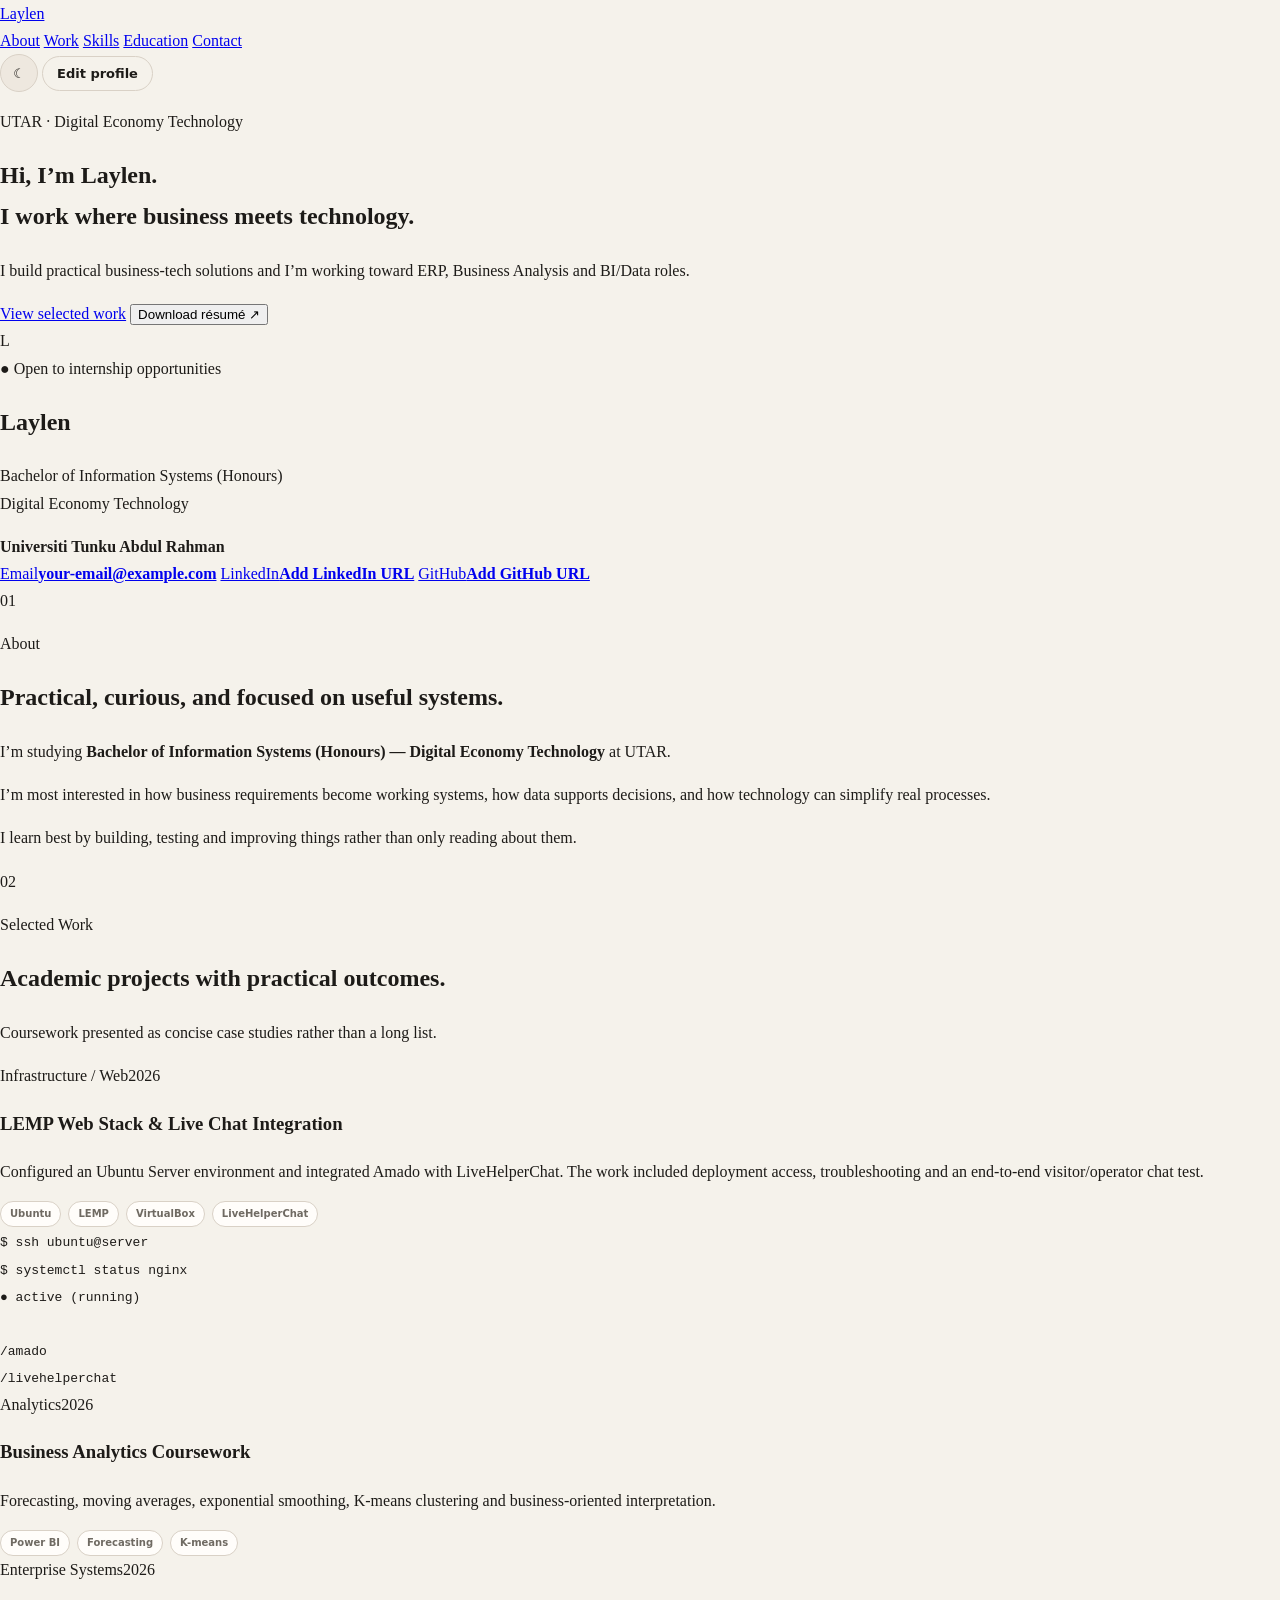
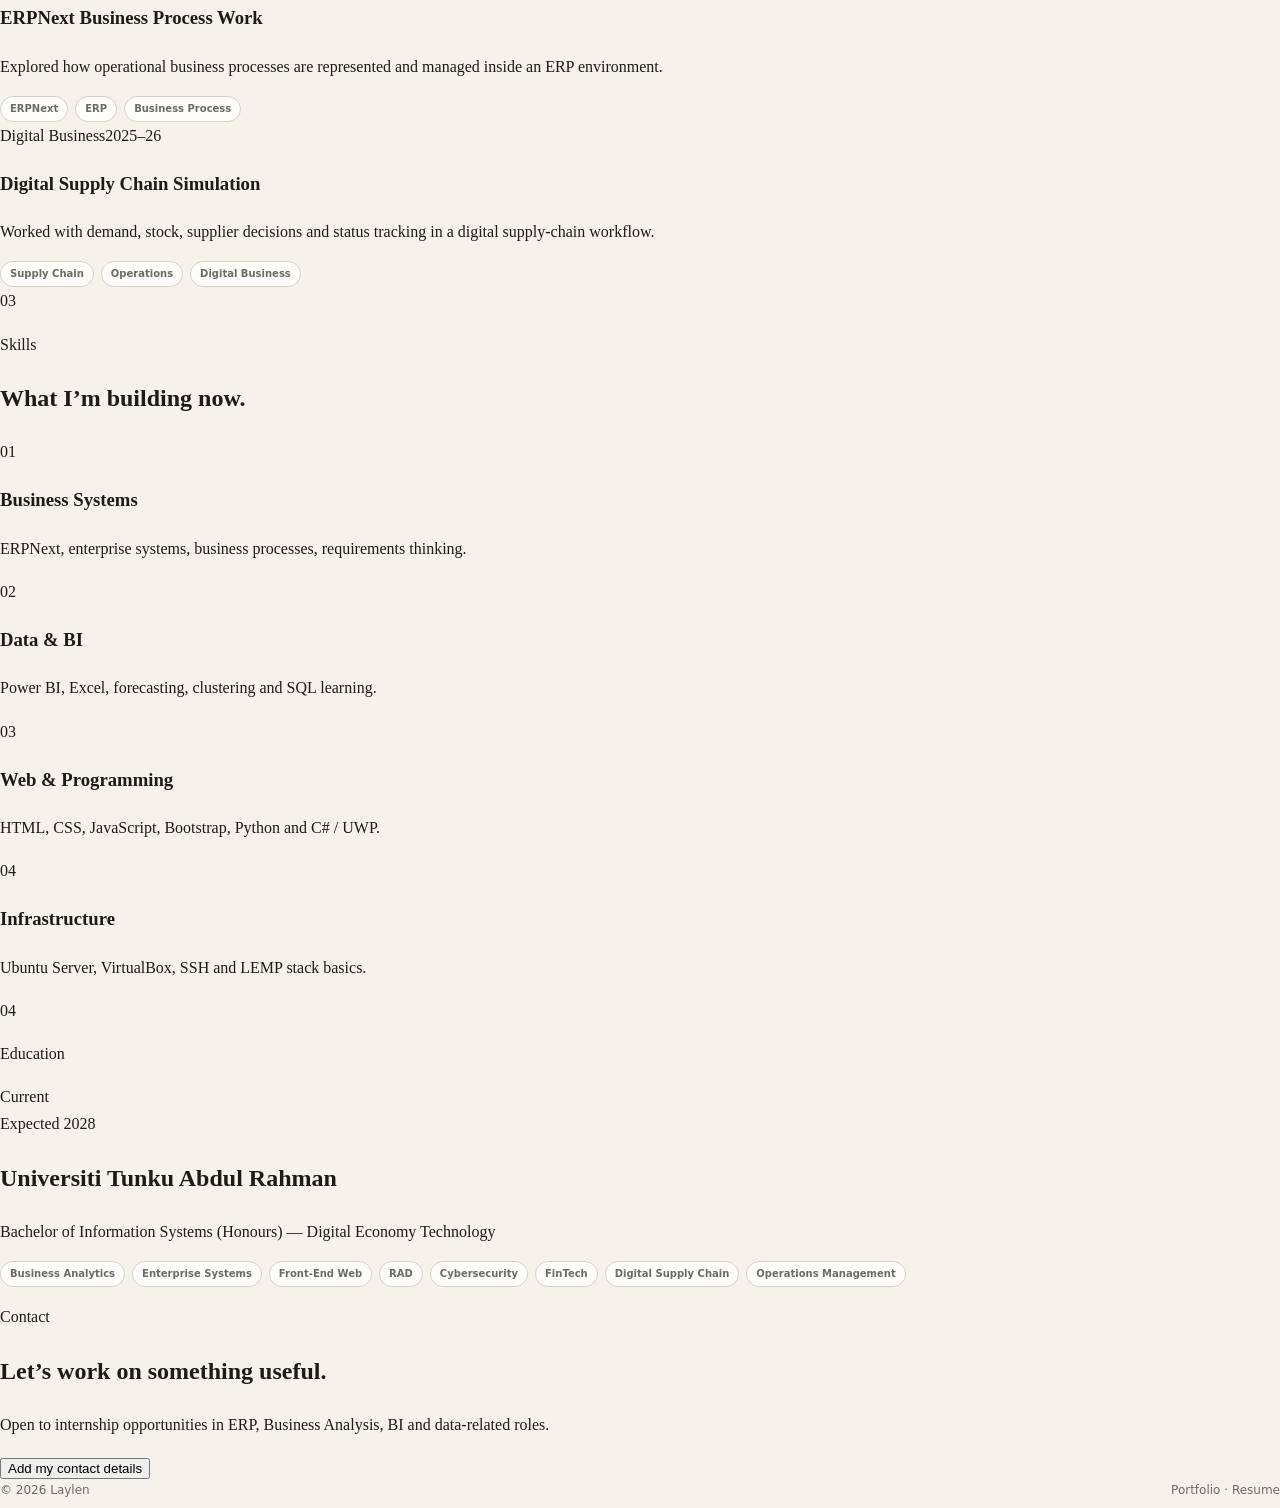
==== commit 13192163: "Redesign portfolio with modern academic profile style" ====
--- a/portfolio/index.html
+++ b/portfolio/index.html
@@ -3,105 +3,154 @@
 <head>
   <meta charset="utf-8" />
   <meta name="viewport" content="width=device-width, initial-scale=1" />
-  <meta name="description" content="Laylen — Digital Economy Technology student academic portfolio and resume." />
-  <title>Laylen — Academic Portfolio</title>
+  <meta name="description" content="Laylen — Digital Economy Technology student portfolio and resume." />
+  <title>Laylen — Portfolio</title>
   <link rel="stylesheet" href="styles.css" />
 </head>
 <body>
-  <header class="topbar">
-    <div class="topbar-inner">
-      <a class="name-mark" href="#top">Laylen</a>
-      <nav class="topnav">
-        <a href="#profile">Profile</a>
-        <a href="#interests">Interests</a>
-        <a href="#work">Academic Work</a>
+  <header class="site-header">
+    <div class="nav-wrap">
+      <a class="brand" href="#top">Laylen</a>
+      <nav class="nav">
+        <a href="#about">About</a>
+        <a href="#work">Work</a>
+        <a href="#skills">Skills</a>
         <a href="#education">Education</a>
         <a href="#contact">Contact</a>
       </nav>
-      <div class="actions"><button id="themeBtn" class="icon-btn" type="button">☾</button><button id="editBtn" class="edit-btn" type="button">Edit</button></div>
+      <div class="header-actions">
+        <button id="themeBtn" class="icon-btn" type="button">☾</button>
+        <button id="editBtn" class="edit-btn" type="button">Edit profile</button>
+      </div>
     </div>
   </header>
 
-  <main id="top" class="page-shell">
-    <aside class="profile-aside">
-      <div class="portrait-placeholder">L</div>
-      <h1>Laylen</h1>
-      <p class="role">Digital Economy Technology Student</p>
-      <p class="affiliation">Universiti Tunku Abdul Rahman (UTAR)</p>
-      <div class="aside-links">
-        <a id="emailLink" href="mailto:your-email@example.com"><span>Email</span><b id="emailText">your-email@example.com</b></a>
-        <a id="linkedinLink" href="#" target="_blank" rel="noreferrer"><span>LinkedIn</span><b id="linkedinText">Add LinkedIn URL</b></a>
-        <a id="githubLink" href="#" target="_blank" rel="noreferrer"><span>GitHub</span><b id="githubText">Add GitHub URL</b></a>
+  <main id="top">
+    <section class="hero shell">
+      <div class="hero-copy">
+        <p class="eyebrow">UTAR · Digital Economy Technology</p>
+        <h1>Hi, I’m Laylen.<br><span>I work where business meets technology.</span></h1>
+        <p class="hero-lead" id="heroTitle">I build practical business-tech solutions and I’m working toward ERP, Business Analysis and BI/Data roles.</p>
+        <div class="hero-actions">
+          <a class="primary-btn" href="#work">View selected work</a>
+          <button class="text-btn" onclick="window.print()" type="button">Download résumé ↗</button>
+        </div>
       </div>
-      <button class="cv-btn" type="button" onclick="window.print()">Download CV</button>
-    </aside>
 
-    <div class="content-column">
-      <section id="profile" class="resume-section hero-section">
-        <p class="section-label">Profile</p>
-        <h2>Business systems, data and practical technology.</h2>
-        <p class="lead" id="heroTitle">I build practical business-tech solutions and I’m working toward ERP, Business Analysis and BI/Data roles.</p>
-        <p>I am pursuing a Bachelor of Information Systems (Honours) — Digital Economy Technology at UTAR. My interests sit at the intersection of business processes, enterprise systems, analytics and implementation.</p>
-      </section>
+      <aside class="identity-card">
+        <div class="portrait">L</div>
+        <div class="identity-copy">
+          <span class="availability">● Open to internship opportunities</span>
+          <h2>Laylen</h2>
+          <p>Bachelor of Information Systems (Honours)<br>Digital Economy Technology</p>
+          <strong>Universiti Tunku Abdul Rahman</strong>
+        </div>
+        <div class="identity-links">
+          <a id="emailLink" href="mailto:your-email@example.com"><span>Email</span><b id="emailText">your-email@example.com</b></a>
+          <a id="linkedinLink" href="#" target="_blank" rel="noreferrer"><span>LinkedIn</span><b id="linkedinText">Add LinkedIn URL</b></a>
+          <a id="githubLink" href="#" target="_blank" rel="noreferrer"><span>GitHub</span><b id="githubText">Add GitHub URL</b></a>
+        </div>
+      </aside>
+    </section>
 
-      <section id="interests" class="resume-section">
-        <p class="section-label">Professional Interests</p>
-        <div class="interest-grid">
-          <article><h3>Enterprise Systems</h3><p>ERP, process design, implementation workflows and functional consulting.</p></article>
-          <article><h3>Business Analysis</h3><p>Requirements, process improvement, stakeholder needs and system thinking.</p></article>
-          <article><h3>Business Intelligence</h3><p>Power BI, Excel, analytics, forecasting and data-driven decision support.</p></article>
+    <section id="about" class="section shell">
+      <div class="section-index">01</div>
+      <div class="section-body intro-grid">
+        <div>
+          <p class="eyebrow">About</p>
+          <h2>Practical, curious, and focused on useful systems.</h2>
         </div>
-      </section>
+        <div class="body-copy">
+          <p>I’m studying <strong>Bachelor of Information Systems (Honours) — Digital Economy Technology</strong> at UTAR.</p>
+          <p>I’m most interested in how business requirements become working systems, how data supports decisions, and how technology can simplify real processes.</p>
+          <p>I learn best by building, testing and improving things rather than only reading about them.</p>
+        </div>
+      </div>
+    </section>
 
-      <section id="work" class="resume-section">
-        <p class="section-label">Selected Academic Work</p>
-        <div class="academic-list">
-          <article class="academic-item">
-            <div class="year">2026</div>
-            <div><h3>LEMP Web Stack & Live Chat Integration</h3><p>Configured Ubuntu Server and integrated Amado with LiveHelperChat, including visitor/operator testing, deployment access and troubleshooting.</p><div class="tags"><span>Ubuntu</span><span>LEMP</span><span>VirtualBox</span><span>LiveHelperChat</span></div></div>
+    <section id="work" class="section shell">
+      <div class="section-index">02</div>
+      <div class="section-body">
+        <div class="section-heading">
+          <div><p class="eyebrow">Selected Work</p><h2>Academic projects with practical outcomes.</h2></div>
+          <p>Coursework presented as concise case studies rather than a long list.</p>
+        </div>
+
+        <div class="featured-project">
+          <div class="feature-copy">
+            <div class="project-meta"><span>Infrastructure / Web</span><span>2026</span></div>
+            <h3>LEMP Web Stack & Live Chat Integration</h3>
+            <p>Configured an Ubuntu Server environment and integrated Amado with LiveHelperChat. The work included deployment access, troubleshooting and an end-to-end visitor/operator chat test.</p>
+            <div class="tags"><span>Ubuntu</span><span>LEMP</span><span>VirtualBox</span><span>LiveHelperChat</span></div>
+          </div>
+          <div class="feature-visual terminal-card">
+            <div class="window-dots"><i></i><i></i><i></i></div>
+            <code>$ ssh ubuntu@server<br>$ systemctl status nginx<br><span>● active (running)</span><br><br>/amado<br>/livehelperchat</code>
+          </div>
+        </div>
+
+        <div class="project-grid">
+          <article class="project-card">
+            <div class="project-meta"><span>Analytics</span><span>2026</span></div>
+            <h3>Business Analytics Coursework</h3>
+            <p>Forecasting, moving averages, exponential smoothing, K-means clustering and business-oriented interpretation.</p>
+            <div class="tags"><span>Power BI</span><span>Forecasting</span><span>K-means</span></div>
           </article>
-          <article class="academic-item">
-            <div class="year">2026</div>
-            <div><h3>Business Analytics Coursework</h3><p>Applied forecasting, moving averages, exponential smoothing, K-means clustering and business-oriented interpretation.</p><div class="tags"><span>Power BI</span><span>Forecasting</span><span>K-means</span></div></div>
+          <article class="project-card">
+            <div class="project-meta"><span>Enterprise Systems</span><span>2026</span></div>
+            <h3>ERPNext Business Process Work</h3>
+            <p>Explored how operational business processes are represented and managed inside an ERP environment.</p>
+            <div class="tags"><span>ERPNext</span><span>ERP</span><span>Business Process</span></div>
           </article>
-          <article class="academic-item">
-            <div class="year">2026</div>
-            <div><h3>ERPNext Business Process Work</h3><p>Used ERPNext to explore how operational processes are represented and managed inside an enterprise system.</p><div class="tags"><span>ERPNext</span><span>ERP</span><span>Business Process</span></div></div>
-          </article>
-          <article class="academic-item">
-            <div class="year">2025–26</div>
-            <div><h3>Digital Supply Chain Simulation</h3><p>Worked with demand, stock, supplier selection and status tracking in a digital supply-chain workflow.</p><div class="tags"><span>Supply Chain</span><span>Operations</span><span>Digital Business</span></div></div>
+          <article class="project-card wide-card">
+            <div class="project-meta"><span>Digital Business</span><span>2025–26</span></div>
+            <h3>Digital Supply Chain Simulation</h3>
+            <p>Worked with demand, stock, supplier decisions and status tracking in a digital supply-chain workflow.</p>
+            <div class="tags"><span>Supply Chain</span><span>Operations</span><span>Digital Business</span></div>
           </article>
         </div>
-      </section>
+      </div>
+    </section>
 
-      <section class="resume-section">
-        <p class="section-label">Technical Skills</p>
-        <div class="skills-table">
-          <div><span>Business Systems</span><p>ERPNext, business processes, enterprise systems, requirements thinking</p></div>
-          <div><span>Data & Analytics</span><p>Power BI, Excel, forecasting, clustering, SQL learning</p></div>
-          <div><span>Web & Programming</span><p>HTML, CSS, JavaScript, Bootstrap, Python, C# / UWP</p></div>
-          <div><span>Infrastructure</span><p>Ubuntu Server, VirtualBox, SSH, LEMP stack basics</p></div>
+    <section id="skills" class="section shell">
+      <div class="section-index">03</div>
+      <div class="section-body">
+        <div class="section-heading"><div><p class="eyebrow">Skills</p><h2>What I’m building now.</h2></div></div>
+        <div class="skills-grid">
+          <article><span>01</span><h3>Business Systems</h3><p>ERPNext, enterprise systems, business processes, requirements thinking.</p></article>
+          <article><span>02</span><h3>Data & BI</h3><p>Power BI, Excel, forecasting, clustering and SQL learning.</p></article>
+          <article><span>03</span><h3>Web & Programming</h3><p>HTML, CSS, JavaScript, Bootstrap, Python and C# / UWP.</p></article>
+          <article><span>04</span><h3>Infrastructure</h3><p>Ubuntu Server, VirtualBox, SSH and LEMP stack basics.</p></article>
         </div>
-      </section>
+      </div>
+    </section>
 
-      <section id="education" class="resume-section">
-        <p class="section-label">Education</p>
-        <div class="education-row">
-          <div class="year">Current</div>
-          <div><h3>Universiti Tunku Abdul Rahman (UTAR)</h3><p>Bachelor of Information Systems (Honours) — Digital Economy Technology</p><p class="muted">Expected graduation: 2028</p><div class="tags"><span>Business Analytics</span><span>Enterprise Systems</span><span>Front-End Web</span><span>RAD</span><span>Cybersecurity</span><span>FinTech</span><span>Operations Management</span></div></div>
+    <section id="education" class="section shell">
+      <div class="section-index">04</div>
+      <div class="section-body">
+        <p class="eyebrow">Education</p>
+        <div class="education-card">
+          <div class="edu-date">Current<br><span>Expected 2028</span></div>
+          <div>
+            <h2>Universiti Tunku Abdul Rahman</h2>
+            <p>Bachelor of Information Systems (Honours) — Digital Economy Technology</p>
+            <div class="tags course-tags"><span>Business Analytics</span><span>Enterprise Systems</span><span>Front-End Web</span><span>RAD</span><span>Cybersecurity</span><span>FinTech</span><span>Digital Supply Chain</span><span>Operations Management</span></div>
+          </div>
         </div>
-      </section>
+      </div>
+    </section>
 
-      <section id="contact" class="resume-section contact-block">
-        <p class="section-label">Contact</p>
-        <h2>Open to internship opportunities.</h2>
-        <p>Interested in ERP, business analysis, BI and data-related roles where business and technology meet.</p>
-      </section>
+    <section id="contact" class="contact-section">
+      <div class="shell contact-inner">
+        <p class="eyebrow light">Contact</p>
+        <h2>Let’s work on something useful.</h2>
+        <p>Open to internship opportunities in ERP, Business Analysis, BI and data-related roles.</p>
+        <button class="contact-btn" type="button" onclick="document.getElementById('editBtn').click()">Add my contact details</button>
+      </div>
+    </section>
+  </main>
 
-      <footer>© <span id="year"></span> Laylen · Academic Portfolio</footer>
-    </div>
-  </main>
+  <footer class="footer shell"><span>© <span id="year"></span> Laylen</span><span>Portfolio · Resume</span></footer>
 
   <div id="modalBackdrop" class="modal-backdrop" hidden>
     <div class="modal">
@@ -112,7 +161,7 @@
         <label>LinkedIn URL<input id="editLinkedin" type="url" placeholder="https://www.linkedin.com/in/..."></label>
         <label>GitHub URL<input id="editGithub" type="url" placeholder="https://github.com/..."></label>
       </div>
-      <div class="modal-actions"><button id="resetProfile" class="edit-btn" type="button">Reset</button><button id="saveProfile" class="cv-btn" type="button">Save changes</button></div>
+      <div class="modal-actions"><button id="resetProfile" class="edit-btn" type="button">Reset</button><button id="saveProfile" class="primary-btn" type="button">Save changes</button></div>
       <p class="privacy-note">Saved only in this browser using localStorage.</p>
     </div>
   </div>
--- a/portfolio/styles.css
+++ b/portfolio/styles.css
@@ -1,9 +1 @@
-:root{
-  --bg:#f5f5f7;--surface:#fff;--text:#1d1d1f;--muted:#6e6e73;--line:rgba(0,0,0,.09);--blue:#0071e3;--blue2:#2997ff;--dark:#000;--soft:#fbfbfd;--shadow:0 20px 70px rgba(0,0,0,.08)
-}
-[data-theme="dark"]{--bg:#000;--surface:#161617;--text:#f5f5f7;--muted:#a1a1a6;--line:rgba(255,255,255,.13);--soft:#0b0b0c;--shadow:0 25px 80px rgba(0,0,0,.35)}
-*{box-sizing:border-box}html{scroll-behavior:smooth}body{margin:0;background:var(--bg);color:var(--text);font-family:-apple-system,BlinkMacSystemFont,"SF Pro Display","SF Pro Text","Helvetica Neue",Arial,sans-serif;-webkit-font-smoothing:antialiased;line-height:1.45}.content-wide{width:min(1180px,calc(100% - 48px));margin:auto}.site-header{position:sticky;top:0;z-index:100;background:color-mix(in srgb,var(--bg) 84%,transparent);backdrop-filter:saturate(180%) blur(22px);border-bottom:1px solid color-mix(in srgb,var(--line) 70%,transparent)}.nav-shell{height:48px;width:min(1180px,calc(100% - 48px));margin:auto;display:flex;align-items:center;gap:30px}.wordmark{font-weight:700;letter-spacing:-.03em;text-decoration:none;color:var(--text);font-size:16px}.nav{display:flex;gap:28px;margin-left:auto}.nav a{font-size:12px;color:var(--text);text-decoration:none;opacity:.8}.nav a:hover{opacity:1}.header-actions{display:flex;align-items:center;gap:8px}.round-btn,.nav-cta,.apple-btn{border:0;font:inherit;cursor:pointer}.round-btn{width:30px;height:30px;border-radius:999px;background:transparent;color:var(--text);font-size:16px}.nav-cta{padding:7px 13px;border-radius:999px;background:var(--text);color:var(--bg);font-size:12px;font-weight:600}.nav-cta.secondary{background:transparent;color:var(--text);border:1px solid var(--line)}
-.full-section{position:relative;min-height:760px;overflow:hidden;display:grid;place-items:center;text-align:center;padding:100px 24px}.hero-inner{position:relative;z-index:2;max-width:1030px}.eyebrow{margin:0 0 18px;text-transform:uppercase;letter-spacing:.12em;font-size:12px;font-weight:700;color:var(--blue)}.eyebrow.light{color:#8cc8ff}.hero h1{font-size:clamp(70px,11vw,152px);line-height:.86;letter-spacing:-.075em;margin:0;font-weight:800}.hero h1 span{background:linear-gradient(90deg,#0071e3,#8f5cff,#ff2d55);-webkit-background-clip:text;background-clip:text;color:transparent}.hero-title{font-size:clamp(22px,3vw,34px);line-height:1.2;letter-spacing:-.025em;color:var(--muted);max-width:860px;margin:38px auto 0;font-weight:600}.hero-actions{display:flex;justify-content:center;gap:10px;flex-wrap:wrap;margin-top:34px}.apple-btn{display:inline-flex;align-items:center;justify-content:center;gap:7px;padding:12px 18px;border-radius:999px;text-decoration:none;font-weight:600;font-size:15px}.apple-btn.primary{background:var(--blue);color:#fff}.link-btn{background:transparent;color:var(--blue)}.orb{position:absolute;border-radius:50%;filter:blur(25px);opacity:.45;pointer-events:none}.orb-one{width:440px;height:440px;background:#9ad8ff;right:-130px;top:80px}.orb-two{width:340px;height:340px;background:#d9b7ff;left:-100px;bottom:20px}.dark-band{background:#000;color:#f5f5f7}.statement{padding:120px 0}.statement-grid{display:grid;grid-template-columns:1.15fr .85fr;gap:80px;align-items:end}.statement h2,.education-section h2{font-size:clamp(48px,6vw,82px);line-height:.98;letter-spacing:-.055em;margin:0}.career-list{border-top:1px solid rgba(255,255,255,.22)}.career-list div{display:grid;grid-template-columns:48px 1fr;gap:18px;padding:22px 0;border-bottom:1px solid rgba(255,255,255,.22);align-items:center}.career-list span{font-size:12px;color:#8e8e93}.career-list strong{font-size:21px;letter-spacing:-.02em}.content-section{padding:120px 0}.split-intro{display:grid;grid-template-columns:1fr 1fr;gap:90px}.split-intro h2,.section-heading h2,.contact-inner h2{font-size:clamp(48px,6vw,78px);line-height:.98;letter-spacing:-.055em;margin:0}.large-copy{font-size:24px;line-height:1.35;color:var(--muted)}.large-copy p{margin:0 0 22px}.large-copy strong{color:var(--text)}.soft-section{background:var(--soft)}.section-heading{max-width:850px;margin-bottom:46px}.section-heading.center-heading{text-align:center;margin-left:auto;margin-right:auto}.section-heading>p:last-child{font-size:20px;color:var(--muted);max-width:680px}.bento-grid{display:grid;grid-template-columns:repeat(2,minmax(0,1fr));gap:20px}.bento-card{border-radius:32px;background:var(--surface);padding:34px;min-height:330px;box-shadow:var(--shadow);overflow:hidden}.bento-large{grid-row:span 2}.bento-wide{grid-column:span 2;display:flex;justify-content:space-between;align-items:end}.accent-card{background:linear-gradient(150deg,#0071e3 0%,#4f8cff 58%,#9a72ff 100%);color:#fff}.dark-card{background:#0c0c0d;color:#f5f5f7}.warm-card{background:linear-gradient(145deg,#fff0dc,#ffd6a6)}.card-label{font-size:13px;font-weight:700;opacity:.72}.bento-card h3{font-size:clamp(30px,4vw,54px);line-height:1.02;letter-spacing:-.045em;margin:20px 0}.bento-card p{font-size:18px;color:var(--muted);max-width:620px}.accent-card p,.dark-card p{color:rgba(255,255,255,.75)}.card-symbol{font-size:48px;font-weight:700}.infra-mark{font-size:110px;font-weight:800;letter-spacing:-.08em;color:#2997ff}.pill-row,.project-tags,.course-cloud{display:flex;gap:8px;flex-wrap:wrap}.pill-row span,.project-tags span,.course-cloud span{border-radius:999px;padding:7px 11px;font-size:12px;font-weight:600;background:rgba(127,127,127,.12)}.accent-card .pill-row span{background:rgba(255,255,255,.16)}.project-stack{display:grid;gap:24px}.project-showcase{border-radius:34px;padding:44px;min-height:500px;display:grid;grid-template-columns:1fr 1fr;gap:36px;align-items:center;overflow:hidden}.project-blue{background:linear-gradient(145deg,#071b34,#0d4d8d 65%,#0071e3);color:#fff}.project-light{background:#e9eef5}.project-showcase.reverse .project-copy{order:2}.project-copy h3,.mini-project h3{font-size:clamp(36px,4.5vw,64px);line-height:1;letter-spacing:-.05em;margin:18px 0}.project-copy p,.mini-project p{font-size:18px;color:rgba(255,255,255,.72)}.project-light .project-copy p,.warm-card p{color:#5f5f64}.project-meta{display:flex;justify-content:space-between;gap:20px;font-size:12px;font-weight:700;opacity:.75}.project-visual{height:360px;border-radius:28px;background:rgba(255,255,255,.1);box-shadow:inset 0 0 0 1px rgba(255,255,255,.12)}.terminal-visual{padding:18px;background:#0b1118}.terminal-bar{display:flex;gap:7px;margin-bottom:34px}.terminal-bar i{width:11px;height:11px;border-radius:50%;background:#ff5f57}.terminal-bar i:nth-child(2){background:#febc2e}.terminal-bar i:nth-child(3){background:#28c840}.terminal-visual code{font:16px/1.8 ui-monospace,SFMono-Regular,Menlo,monospace;color:#d7e7f7}.terminal-visual code span{color:#65d98b}.chart-visual{position:relative;background:linear-gradient(180deg,#fff,#f5f7fb);padding:32px;display:flex;align-items:end}.chart-bars{height:100%;width:100%;display:flex;gap:14px;align-items:end}.chart-bars i{flex:1;background:linear-gradient(180deg,#5ac8fa,#0071e3);border-radius:12px 12px 4px 4px}.chart-bars i:nth-child(1){height:38%}.chart-bars i:nth-child(2){height:55%}.chart-bars i:nth-child(3){height:48%}.chart-bars i:nth-child(4){height:76%}.chart-bars i:nth-child(5){height:68%}.chart-bars i:nth-child(6){height:90%}.project-pair{display:grid;grid-template-columns:1fr 1fr;gap:24px}.mini-project{border-radius:34px;padding:38px;min-height:400px}.education-section{padding:120px 0}.education-grid{display:grid;grid-template-columns:1fr 1fr;gap:70px}.education-card{align-self:end;border-top:1px solid rgba(255,255,255,.2);padding-top:28px}.education-top{display:flex;justify-content:space-between;color:#a1a1a6;font-size:12px}.education-card h3{font-size:32px;letter-spacing:-.03em;margin:34px 0 8px}.education-card p{font-size:18px;color:#a1a1a6}.course-cloud span{background:rgba(255,255,255,.1)}.contact-section{padding:140px 0;background:var(--surface)}.contact-inner{text-align:center;max-width:980px}.contact-inner>p:not(.eyebrow){font-size:22px;color:var(--muted)}.contact-links{margin-top:48px;border-top:1px solid var(--line)}.contact-links a{display:grid;grid-template-columns:110px 1fr 30px;gap:20px;align-items:center;text-align:left;text-decoration:none;color:var(--text);padding:22px 0;border-bottom:1px solid var(--line)}.contact-links small{color:var(--muted)}.contact-links strong{font-size:18px;overflow-wrap:anywhere}.contact-links span{color:var(--blue);font-size:22px}.footer{padding:28px 0 36px;color:var(--muted);font-size:12px}.footer .content-wide{display:flex;justify-content:space-between}.modal-backdrop{position:fixed;inset:0;z-index:200;background:rgba(0,0,0,.55);backdrop-filter:blur(10px);display:grid;place-items:center;padding:20px}.modal-backdrop[hidden]{display:none}.modal{width:min(620px,100%);background:var(--surface);border-radius:28px;padding:26px;box-shadow:0 35px 100px rgba(0,0,0,.3)}.modal-head{display:flex;justify-content:space-between;align-items:start}.modal-head small,.privacy-note{color:var(--muted)}.modal-head h2{margin:3px 0 20px;font-size:28px}.form-grid{display:grid;gap:12px}.form-grid label{display:grid;gap:6px;font-size:12px;font-weight:700;color:var(--muted)}.form-grid input,.form-grid textarea{width:100%;padding:12px 14px;border:1px solid var(--line);background:var(--soft);color:var(--text);border-radius:14px;font:inherit;resize:vertical}.modal-actions{display:flex;justify-content:flex-end;gap:8px;margin-top:18px}.privacy-note{font-size:11px}.reveal{animation:fadeUp .7s both}@keyframes fadeUp{from{opacity:0;transform:translateY(22px)}to{opacity:1;transform:none}}
-@media(max-width:900px){.nav{display:none}.full-section{min-height:650px}.statement-grid,.split-intro,.education-grid,.project-showcase{grid-template-columns:1fr}.project-showcase.reverse .project-copy{order:0}.bento-grid{grid-template-columns:1fr}.bento-large{grid-row:auto}.bento-wide{grid-column:auto}.project-pair{grid-template-columns:1fr}.project-visual{height:300px}.infra-mark{font-size:80px}}
-@media(max-width:560px){.content-wide,.nav-shell{width:min(100% - 28px,1180px)}.full-section{padding:82px 16px;min-height:590px}.hero h1{font-size:66px}.hero-title{font-size:22px}.statement,.content-section,.education-section,.contact-section{padding:82px 0}.statement h2,.education-section h2,.split-intro h2,.section-heading h2,.contact-inner h2{font-size:44px}.large-copy{font-size:20px}.bento-card,.project-showcase,.mini-project{padding:26px;border-radius:26px}.project-showcase{min-height:0}.project-visual{height:240px}.contact-links a{grid-template-columns:1fr 24px}.contact-links small{grid-column:1}.contact-links strong{grid-column:1}.contact-links span{grid-column:2;grid-row:1/3}.footer .content-wide{flex-direction:column;gap:6px}}
-@media print{.site-header,.hero-actions,.modal-backdrop{display:none!important}body{background:#fff;color:#111}.full-section,.statement,.content-section,.education-section,.contact-section{padding:36px 0;min-height:0}.dark-band{background:#fff;color:#111}.eyebrow.light{color:#0071e3}.career-list div,.education-card{border-color:#ddd}.career-list span,.education-card p,.education-top{color:#666}.bento-card,.project-showcase,.mini-project{box-shadow:none;break-inside:avoid}.project-blue,.dark-card{background:#f2f2f2;color:#111}.project-blue p,.dark-card p{color:#555}.project-visual{display:none}}
+:root{--bg:#f5f2eb;--paper:#fffdfa;--ink:#1d1b18;--muted:#6f6a62;--line:#d9d1c6;--accent:#6f1d1b;--soft:#eee8df;--shadow:0 18px 55px rgba(43,33,24,.08)}[data-theme="dark"]{--bg:#181714;--paper:#211f1b;--ink:#f4efe8;--muted:#b8b0a5;--line:#3a352e;--accent:#e29a8e;--soft:#2b2823;--shadow:0 18px 55px rgba(0,0,0,.3)}*{box-sizing:border-box}html{scroll-behavior:smooth}body{margin:0;background:var(--bg);color:var(--ink);font-family:Georgia,"Times New Roman",serif;line-height:1.7}.topbar{position:sticky;top:0;z-index:30;background:color-mix(in srgb,var(--paper) 92%,transparent);backdrop-filter:blur(14px);border-bottom:1px solid var(--line)}.topbar-inner{width:min(1180px,calc(100% - 36px));margin:auto;display:flex;align-items:center;gap:28px;min-height:64px}.name-mark{font:700 22px/1 Georgia,serif;color:var(--ink);text-decoration:none;letter-spacing:-.02em}.topnav{display:flex;gap:22px;margin-right:auto}.topnav a{font-family:Inter,ui-sans-serif,system-ui,sans-serif;font-size:13px;color:var(--muted);text-decoration:none}.topnav a:hover{color:var(--accent)}.actions{display:flex;gap:8px}.icon-btn,.edit-btn,.cv-btn{border:0;cursor:pointer;font:700 13px/1 Inter,ui-sans-serif,system-ui,sans-serif}.icon-btn{width:38px;height:38px;border-radius:50%;background:var(--soft);color:var(--ink);border:1px solid var(--line)}.edit-btn{padding:10px 14px;border-radius:999px;background:transparent;color:var(--ink);border:1px solid var(--line)}.page-shell{width:min(1180px,calc(100% - 36px));margin:0 auto;display:grid;grid-template-columns:300px minmax(0,1fr);gap:68px;padding:72px 0 90px}.profile-aside{position:sticky;top:104px;align-self:start}.portrait-placeholder{width:150px;height:150px;border-radius:50%;display:grid;place-items:center;background:linear-gradient(145deg,#d9c5af,#bca58f);color:#fff;font:700 58px/1 Georgia,serif;box-shadow:var(--shadow);margin-bottom:24px}.profile-aside h1{font-size:38px;line-height:1;margin:0 0 8px;letter-spacing:-.035em}.role{font-size:18px;margin:0 0 4px}.affiliation{color:var(--muted);margin:0 0 26px}.aside-links{display:grid;border-top:1px solid var(--line)}.aside-links a{display:grid;gap:2px;padding:13px 0;border-bottom:1px solid var(--line);text-decoration:none;color:var(--ink)}.aside-links span{font:700 10px/1 Inter,ui-sans-serif,system-ui,sans-serif;text-transform:uppercase;letter-spacing:.12em;color:var(--muted)}.aside-links b{font-size:13px;overflow-wrap:anywhere}.cv-btn{display:inline-flex;justify-content:center;align-items:center;margin-top:20px;padding:12px 18px;background:var(--accent);color:#fff;border-radius:6px;text-decoration:none}.content-column{min-width:0}.resume-section{padding:0 0 58px;margin-bottom:58px;border-bottom:1px solid var(--line)}.hero-section{padding-top:8px}.section-label{font:800 11px/1 Inter,ui-sans-serif,system-ui,sans-serif;text-transform:uppercase;letter-spacing:.16em;color:var(--accent);margin:0 0 18px}.hero-section h2,.contact-block h2{font-size:clamp(44px,6vw,76px);line-height:1.02;letter-spacing:-.055em;margin:0 0 24px;max-width:900px}.lead{font-size:25px;line-height:1.45;margin:0 0 20px;max-width:850px}.hero-section>p:last-child{font-size:18px;color:var(--muted);max-width:850px}.interest-grid{display:grid;grid-template-columns:repeat(3,1fr);gap:16px}.interest-grid article{background:var(--paper);border:1px solid var(--line);padding:22px;border-radius:8px}.interest-grid h3{font-size:20px;margin:0 0 8px}.interest-grid p{margin:0;color:var(--muted);font-size:14px}.academic-list{display:grid}.academic-item,.education-row{display:grid;grid-template-columns:110px 1fr;gap:30px;padding:24px 0;border-top:1px solid var(--line)}.academic-item:first-child,.education-row{border-top:0;padding-top:0}.year{font:700 12px/1.4 Inter,ui-sans-serif,system-ui,sans-serif;color:var(--muted);padding-top:5px}.academic-item h3,.education-row h3{font-size:24px;line-height:1.2;margin:0 0 8px}.academic-item p,.education-row p{margin:0 0 12px;color:var(--muted)}.tags{display:flex;flex-wrap:wrap;gap:7px}.tags span{font:700 10px/1 Inter,ui-sans-serif,system-ui,sans-serif;border:1px solid var(--line);border-radius:999px;padding:7px 9px;color:var(--muted);background:var(--paper)}.skills-table{display:grid;border-top:1px solid var(--line)}.skills-table>div{display:grid;grid-template-columns:190px 1fr;gap:28px;padding:17px 0;border-bottom:1px solid var(--line)}.skills-table span{font-weight:700}.skills-table p{margin:0;color:var(--muted)}.muted{color:var(--muted)}.contact-block p{font-size:18px;color:var(--muted);max-width:720px}footer{display:flex;justify-content:space-between;color:var(--muted);font:12px/1.4 Inter,ui-sans-serif,system-ui,sans-serif;padding-bottom:10px}.modal-backdrop{position:fixed;inset:0;z-index:100;background:rgba(17,14,10,.55);display:grid;place-items:center;padding:20px}.modal-backdrop[hidden]{display:none}.modal{width:min(620px,100%);background:var(--paper);border:1px solid var(--line);border-radius:14px;padding:24px;box-shadow:var(--shadow)}.modal-head{display:flex;justify-content:space-between;gap:16px;align-items:start}.modal-head small{font-family:Inter,ui-sans-serif,system-ui,sans-serif;color:var(--muted)}.modal-head h2{margin:2px 0 18px}.form-grid{display:grid;gap:12px}.form-grid label{display:grid;gap:6px;font:700 12px/1.3 Inter,ui-sans-serif,system-ui,sans-serif;color:var(--muted)}.form-grid input,.form-grid textarea{width:100%;border:1px solid var(--line);background:var(--soft);color:var(--ink);border-radius:8px;padding:11px 12px;font:inherit;resize:vertical}.modal-actions{display:flex;justify-content:flex-end;gap:8px;margin-top:18px}.privacy-note{font-family:Inter,ui-sans-serif,system-ui,sans-serif;font-size:11px;color:var(--muted)}@media(max-width:900px){.page-shell{grid-template-columns:1fr;gap:38px}.profile-aside{position:static;display:grid;grid-template-columns:120px 1fr;column-gap:22px}.portrait-placeholder{width:120px;height:120px;grid-row:1/5}.aside-links,.cv-btn{grid-column:1/-1}.topnav{display:none}.interest-grid{grid-template-columns:1fr}}@media(max-width:560px){.page-shell,.topbar-inner{width:min(100% - 24px,1180px)}.page-shell{padding-top:42px}.profile-aside{grid-template-columns:1fr}.portrait-placeholder{grid-row:auto;width:100px;height:100px}.profile-aside h1{font-size:32px}.aside-links,.cv-btn{grid-column:auto}.academic-item,.education-row,.skills-table>div{grid-template-columns:1fr;gap:8px}.hero-section h2,.contact-block h2{font-size:46px}.lead{font-size:21px}.resume-section{padding-bottom:42px;margin-bottom:42px}}@media print{.topbar,.icon-btn,.edit-btn,.modal-backdrop{display:none!important}body{background:#fff;color:#111}.page-shell{display:grid;grid-template-columns:220px 1fr;width:100%;padding:20px;gap:32px}.profile-aside{position:static}.resume-section{break-inside:avoid;margin-bottom:28px;padding-bottom:28px}.hero-section h2,.contact-block h2{font-size:38px}.interest-grid article,.tags span{background:#fff}.cv-btn{display:none}}
